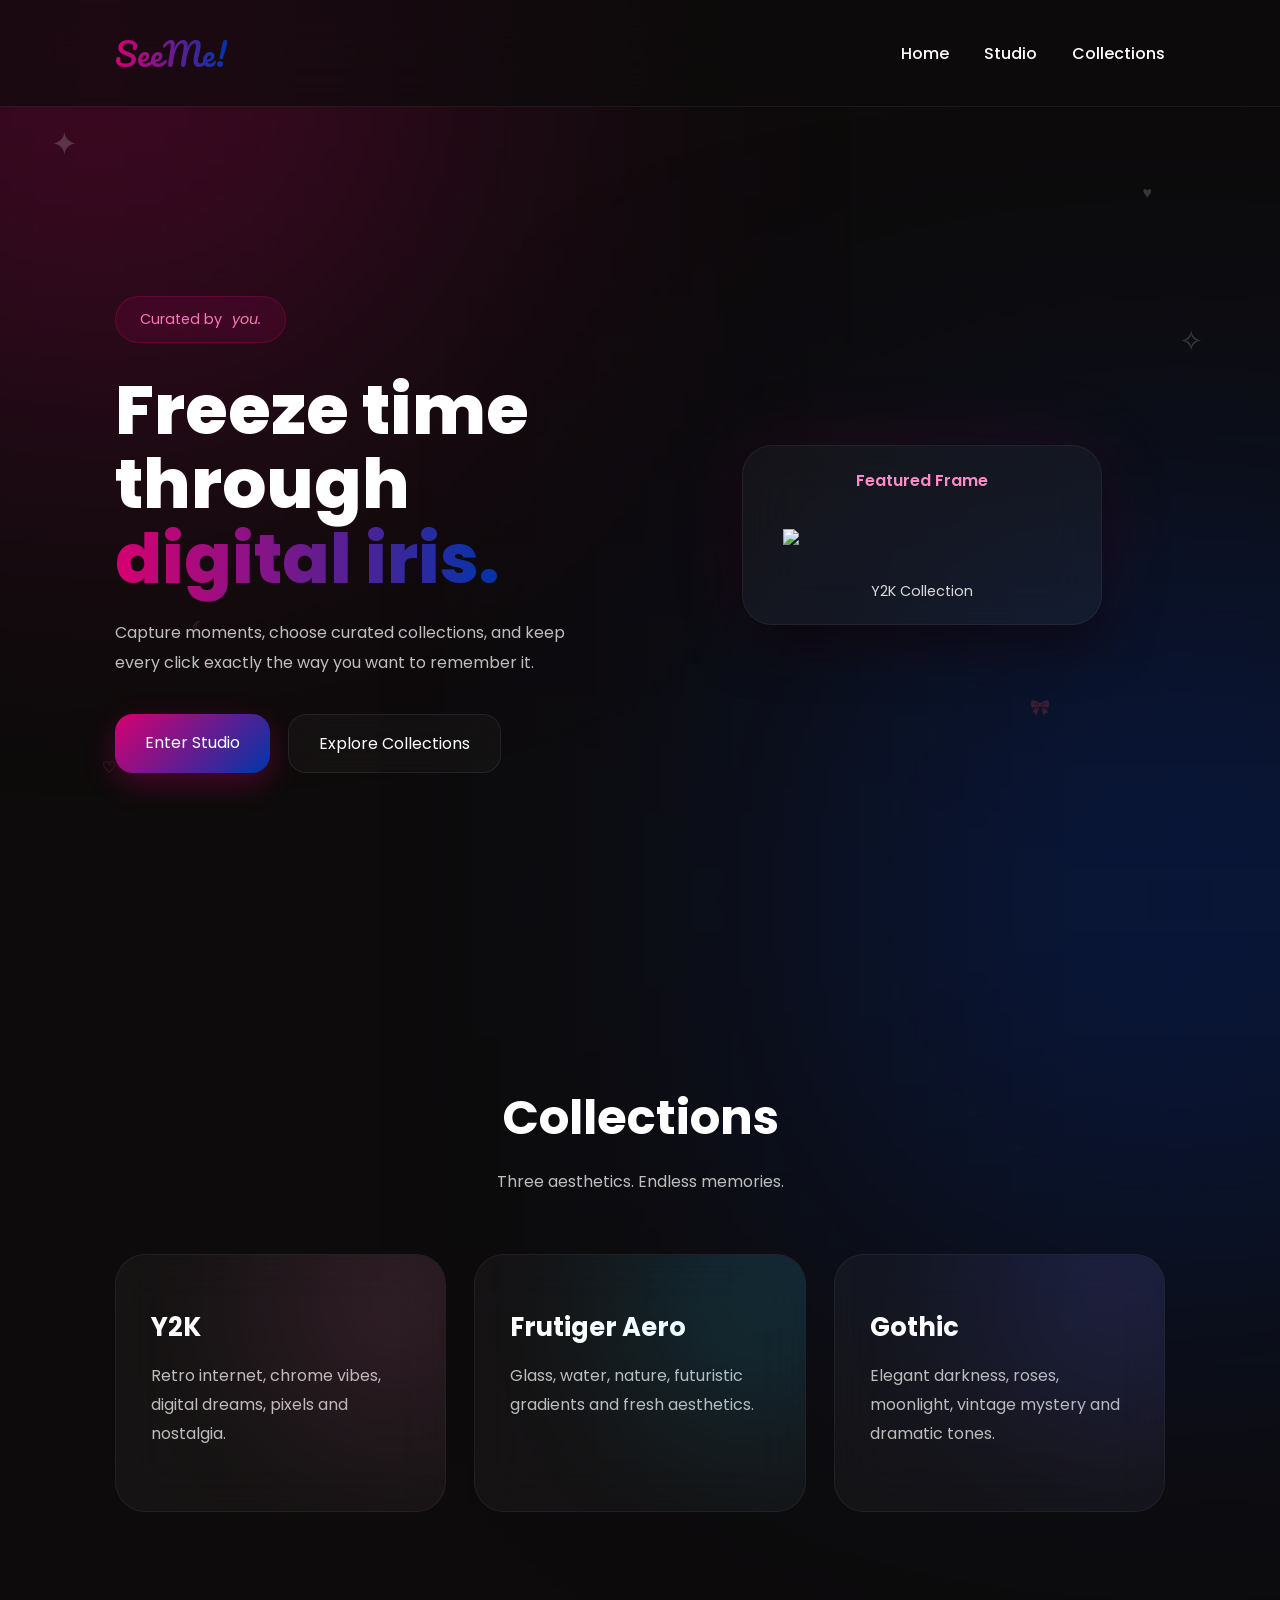
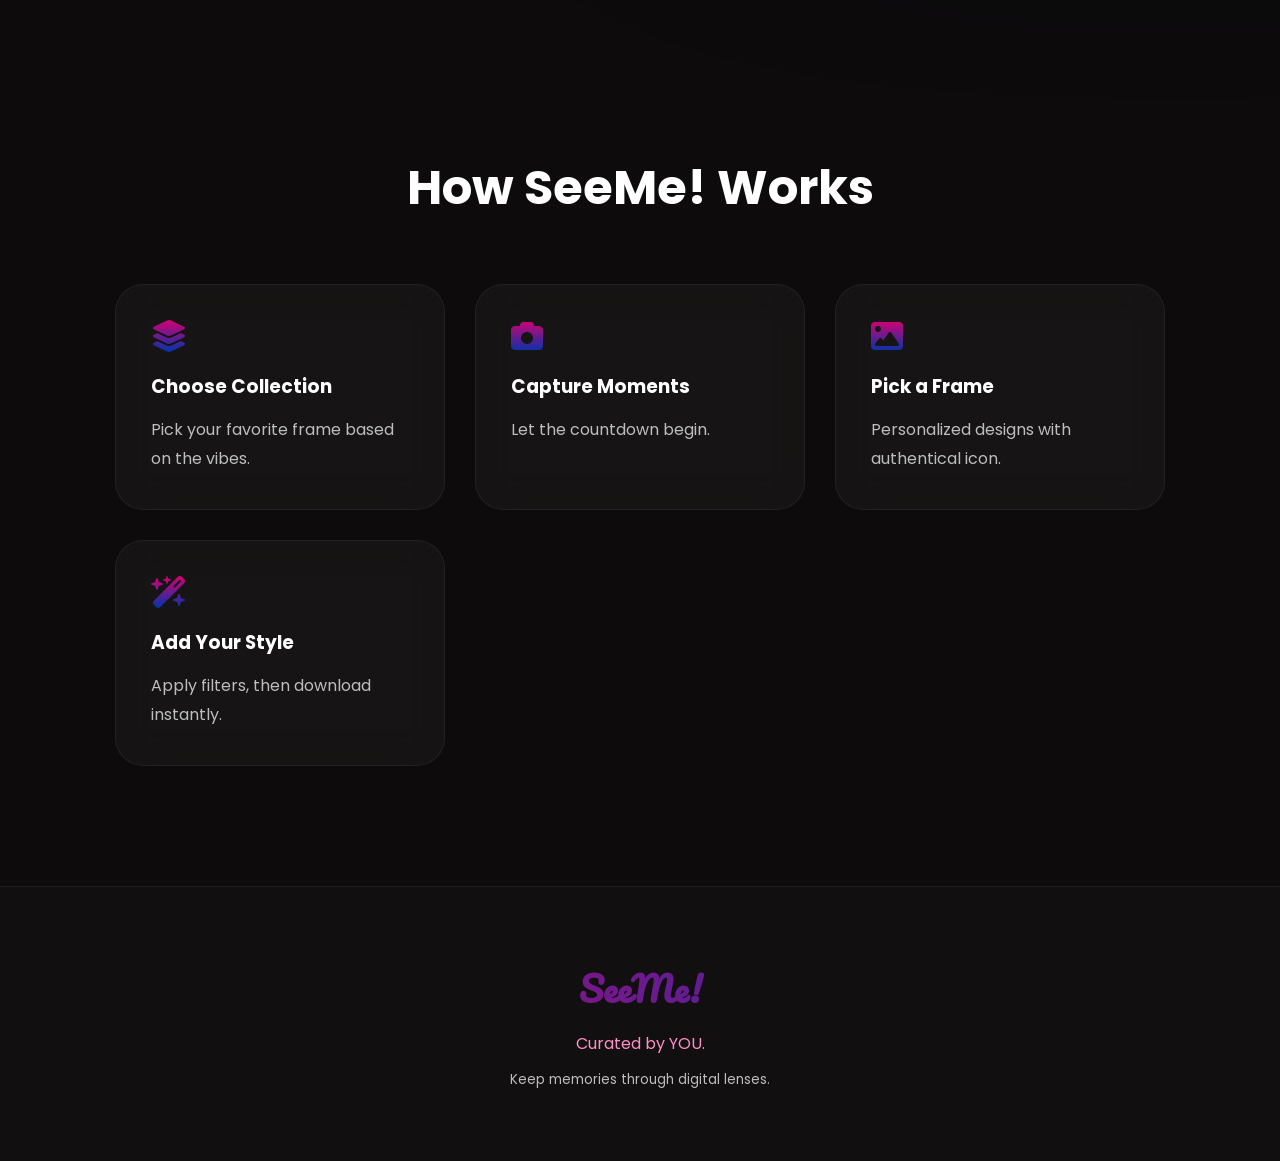
==== index.html @ 49352fa3 "Initial commit" ====
<!DOCTYPE html>
<html lang="en">

<head>

    <meta charset="UTF-8">
    <meta name="viewport" content="width=device-width, initial-scale=1.0">

    <title>SeeMe!</title>

    <link rel="stylesheet" href="style.css">

    <link href="https://fonts.googleapis.com/css2?family=Poppins:wght@300;400;500;600;700;800&family=Pacifico&display=swap"
        rel="stylesheet">

    <link rel="stylesheet"
        href="https://cdnjs.cloudflare.com/ajax/libs/font-awesome/6.7.2/css/all.min.css">

</head>

<body>

    <!-- Floating Decorations -->

    <div class="floating star1">✦</div>
    <div class="floating star2">✧</div>
    <div class="floating heart1">♡</div>
    <div class="floating heart2">♥</div>
    <div class="floating bow1">🎀</div>
    <div class="floating moon1">☾</div>

    <!-- =========================
         NAVBAR
    ========================== -->

    <nav>

        <div class="logo">

            SeeMe!

        </div>

        <ul>

            <li><a href="#">Home</a></li>

            <li><a href="photobooth.html">Studio</a></li>

            <li><a href="#collections">Collections</a></li>

            
        </ul>

    </nav>

    <!-- =========================
            HERO
    ========================== -->

    <section class="hero">

        <div class="hero-left">

            <span class="badge">

                Curated by<i>you.</i>

            </span>

            <h1>

                Freeze time
                through
                <span>digital iris.</span>

            </h1>

            <p>

                Capture moments,
                choose curated collections,
                and keep every click exactly
                the way you want to remember it.

            </p>

            <div class="hero-buttons">

                <a href="photobooth.html" class="btn-primary">

                    Enter Studio

                </a>

                <a href="#collections" class="btn-secondary">

                    Explore Collections

                </a>

            </div>

        </div>

        <div class="hero-right">

            <div class="preview-card">

                <div class="preview-header">

                    Featured Frame

                </div>

                <div class="frame-preview">

                <img
                src="assets/frames/y2k/y2k-01.png"
                class="hero-frame">

                </div>

                <div class="preview-footer">

                    Y2K Collection

                </div>

            </div>

        </div>

    </section>

    <!-- =========================
          COLLECTIONS
    ========================== -->

    <section
        class="themes"
        id="collections">

        <h2>

            Collections

        </h2>

        <p class="section-subtitle">

            Three aesthetics. Endless memories.

        </p>

        <div class="theme-grid">

            <div class="theme-card y2k">

               
                <h3>

                    Y2K

                </h3>

                <p>

                    Retro internet,
                    chrome vibes,
                    digital dreams,
                    pixels and nostalgia.

                </p>

                
            </div>

            <div class="theme-card frutiger">

              
                <h3>

                    Frutiger Aero

                </h3>

                <p>

                    Glass,
                    water,
                    nature,
                    futuristic gradients
                    and fresh aesthetics.

                </p>

                
            </div>

            <div class="theme-card gothic">

             

                <h3>

                    Gothic

                </h3>

                <p>

                    Elegant darkness,
                    roses,
                    moonlight,
                    vintage mystery
                    and dramatic tones.

                </p>

                
            </div>

        </div>

    </section>

    <!-- =========================
            HOW IT WORKS
    ========================== -->

    <section class="features">

        <h2>

            How SeeMe! Works

        </h2>

        <div class="feature-grid">

            <div class="feature">

                <i class="fa-solid fa-layer-group"></i>

                <h3>

                    Choose Collection

                </h3>

                <p>

                    Pick your favorite frame 
                    based on the vibes.

                </p>

            </div>

            <div class="feature">

                <i class="fa-solid fa-camera"></i>

                <h3>

                    Capture Moments

                </h3>

                <p>
                    Let the countdown begin.
            
                </p>

            </div>

            <div class="feature">

                <i class="fa-solid fa-image"></i>

                <h3>

                    Pick a Frame

                </h3>

                <p>

                    Personalized designs with authentical icon.

                </p>

            </div>

            <div class="feature">

                <i class="fa-solid fa-wand-magic-sparkles"></i>

                <h3>

                    Add Your Style

                </h3>

                <p>

                    Apply filters,
                    then download instantly.

                </p>

            </div>

        </div>

    </section>

   
    <!-- =========================
            FOOTER
    ========================== -->

    <footer>

        <h3>

            SeeMe!

        </h3>

        <p>

            Curated by YOU.

        </p>

        <small>

            Keep memories through digital lenses.

        </small>

    </footer>

    <script src="script.js"></script>

</body>

</html>
---- style.css ----
/* ===========================================
   SEE ME! V2
   PART 1
=========================================== */

@import url('https://fonts.googleapis.com/css2?family=Poppins:wght@300;400;500;600;700;800&family=Pacifico&display=swap');

*{
    margin:0;
    padding:0;
    box-sizing:border-box;
}

html{
    scroll-behavior:smooth;
}

:root{

    --bg:#0D0B0B;

    --card:#151521;

    --card2:#1F2037;

    --pink:#D70071;

    --pink2:#A13D9D;

    --blue:#0035AA;

    --white:#F8F8F8;

    --gray:#BEBEBE;

    --glass:rgba(255,255,255,.05);

    --border:rgba(255,255,255,.08);

}

body{

    font-family:'Poppins',sans-serif;

    background:var(--bg);

    color:white;

    overflow-x:hidden;

    position:relative;

}

/*=============================
BACKGROUND BLOBS
=============================*/

body::before{

    content:"";

    position:fixed;

    width:600px;
    height:600px;

    background:#d7007150;

    filter:blur(180px);

    top:-250px;
    left:-200px;

    z-index:-2;

    animation:blob1 18s infinite ease-in-out;

}

body::after{

    content:"";

    position:fixed;

    width:700px;
    height:700px;

    background:#0035aa55;

    filter:blur(180px);

    bottom:-350px;
    right:-250px;

    z-index:-2;

    animation:blob2 20s infinite ease-in-out;

}

@keyframes blob1{

    0%{

        transform:translate(0,0);

    }

    50%{

        transform:translate(80px,40px);

    }

    100%{

        transform:translate(0,0);

    }

}

@keyframes blob2{

    0%{

        transform:translate(0,0);

    }

    50%{

        transform:translate(-80px,-50px);

    }

    100%{

        transform:translate(0,0);

    }

}

/*=========================
SCROLLBAR
=========================*/

::-webkit-scrollbar{

    width:8px;

}

::-webkit-scrollbar-thumb{

    background:linear-gradient(
        var(--pink),
        var(--blue)
    );

    border-radius:100px;

}

::selection{

    background:var(--pink);

    color:white;

}

/*=========================
FLOATING ICONS
=========================*/

.floating{

    position:fixed;

    opacity:.18;

    z-index:-1;

    pointer-events:none;

    animation:float 9s infinite ease-in-out;

}

.star1{

    left:4%;
    top:120px;
    font-size:2rem;

}

.star2{

    right:6%;
    top:320px;
    font-size:1.8rem;

}

.heart1{

    left:8%;
    bottom:120px;

}

.heart2{

    right:10%;
    top:180px;

}

.bow1{

    right:18%;
    bottom:180px;

}

.moon1{

    left:15%;
    bottom:260px;

}

@keyframes float{

    0%{

        transform:translateY(0px);

    }

    50%{

        transform:translateY(-20px);

    }

    100%{

        transform:translateY(0);

    }

}

/*=========================
NAVBAR
=========================*/

nav{

    position:sticky;

    top:0;

    width:100%;

    display:flex;

    justify-content:space-between;

    align-items:center;

    padding:25px 9%;

    backdrop-filter:blur(25px);

    background:rgba(13,11,11,.65);

    border-bottom:1px solid rgba(255,255,255,.06);

    z-index:999;

}

.logo{

    font-family:'Pacifico',cursive;

    font-size:2rem;

    background:linear-gradient(
        90deg,
        var(--pink),
        var(--blue)
    );

    -webkit-background-clip:text;

    -webkit-text-fill-color:transparent;

}

nav ul{

    display:flex;

    list-style:none;

    gap:35px;

}

nav ul a{

    color:white;

    text-decoration:none;

    font-weight:500;

    transition:.35s;

}

nav ul a:hover{

    color:var(--pink);

}

/*=========================
HERO
=========================*/

.hero{

    width:100%;

    min-height:95vh;

    display:flex;

    align-items:center;

    justify-content:center;

    gap:80px;

    padding:80px 9%;

}

.hero-left{

    flex:1;

}

.badge{

    display:inline-flex;

    align-items:center;

    gap:10px;

    padding:12px 24px;

    border-radius:999px;

    background:rgba(215,0,113,.12);

    border:1px solid rgba(215,0,113,.25);

    color:#ff75bc;

    font-size:.9rem;

    margin-bottom:30px;

}

.hero-left h1{

    font-size:4.3rem;

    line-height:1.08;

    margin-bottom:22px;

    font-weight:800;

}

.hero-left h1 span{

    background:linear-gradient(
        90deg,
        var(--pink),
        var(--blue)
    );

    -webkit-background-clip:text;

    -webkit-text-fill-color:transparent;

}

.hero-left p{

    color:var(--gray);

    line-height:1.9;

    max-width:620px;

    margin-bottom:35px;

}

/*=========================
BUTTONS
=========================*/

.hero-buttons{

    display:flex;

    gap:18px;

    flex-wrap:wrap;

}

.btn-primary{

    padding:16px 30px;

    border-radius:18px;

    text-decoration:none;

    color:white;

    background:linear-gradient(
        135deg,
        var(--pink),
        var(--blue)
    );

    box-shadow:
    0 10px 30px rgba(215,0,113,.3);

    transition:.35s;

}

.btn-primary:hover{

    transform:translateY(-4px);

}

.btn-secondary{

    padding:16px 30px;

    border-radius:18px;

    text-decoration:none;

    color:white;

    border:1px solid rgba(255,255,255,.08);

    background:rgba(255,255,255,.03);

    backdrop-filter:blur(15px);

    transition:.35s;

}

.btn-secondary:hover{

    border-color:var(--pink);

    transform:translateY(-4px);

}

/*=========================
FEATURED FRAME
=========================*/

.hero-right{

    flex:1;

    display:flex;

    justify-content:center;

}

.preview-card{

    width:360px;

    background:rgba(255,255,255,.04);

    backdrop-filter:blur(25px);

    border-radius:30px;

    padding:22px;

    border:1px solid rgba(255,255,255,.06);

    box-shadow:
    0 15px 60px rgba(0,0,0,.45);

}

.preview-header{

    text-align:center;

    margin-bottom:18px;

    color:#ff8bc8;

    font-weight:600;

}

.frame-preview{

background:

url("assets/frames/y2k/y2k-01.png");

background-size:contain;

background-repeat:no-repeat;

background-position:center;

border-radius:20px;

overflow:hidden;

padding:18px;

display:flex;

flex-direction:column;

gap:14px;

}


.preview-footer{

    margin-top:18px;

    text-align:center;

    color:#d9d9d9;

    font-size:.9rem;

}

/*==========================================
COLLECTIONS
==========================================*/

.themes{

    padding:120px 9%;

}

.themes h2{

    font-size:3rem;

    text-align:center;

    margin-bottom:15px;

}

.section-subtitle{

    text-align:center;

    color:var(--gray);

    margin-bottom:60px;

}

.theme-grid{

    display:grid;

    grid-template-columns:
    repeat(auto-fit,minmax(280px,1fr));

    gap:28px;

}

.theme-card{

    position:relative;

    overflow:hidden;

    background:rgba(255,255,255,.04);

    border:1px solid rgba(255,255,255,.06);

    backdrop-filter:blur(25px);

    border-radius:30px;

    padding:35px;

    transition:.45s;

}

.theme-card::before{

    content:"";

    position:absolute;

    width:250px;

    height:250px;

    border-radius:50%;

    filter:blur(90px);

    opacity:.15;

    right:-80px;

    top:-80px;

}

.y2k::before{

    background:#ff69b4;

}

.frutiger::before{

    background:#00d4ff;

}

.gothic::before{

    background:#6b5cff;

}

.theme-card:hover{

    transform:translateY(-12px);

    border-color:rgba(255,255,255,.18);

    box-shadow:
    0 15px 45px rgba(0,0,0,.45);

}

.theme-card span{

    font-size:3rem;

}

.theme-card h3{

    margin-top:18px;

    margin-bottom:15px;

    font-size:1.6rem;

}

.theme-card p{

    color:var(--gray);

    line-height:1.8;

    margin-bottom:28px;

}

.theme-card button{

    border:none;

    padding:14px 22px;

    border-radius:16px;

    cursor:pointer;

    color:white;

    background:linear-gradient(
    135deg,
    var(--pink),
    var(--blue)
    );

    transition:.35s;

}

.theme-card button:hover{

    transform:scale(1.05);

}

/*==========================================
FEATURES
==========================================*/

.features{

    padding:120px 9%;

}

.features h2{

    text-align:center;

    font-size:3rem;

    margin-bottom:60px;

}

.feature-grid{

    display:grid;

    grid-template-columns:
    repeat(auto-fit,minmax(250px,1fr));

    gap:30px;

}

.feature{

    background:rgba(255,255,255,.04);

    backdrop-filter:blur(20px);

    border-radius:28px;

    padding:35px;

    border:1px solid rgba(255,255,255,.06);

    transition:.4s;

}

.feature:hover{

    transform:translateY(-10px);

}

.feature i{

    font-size:2rem;

    background:linear-gradient(
    var(--pink),
    var(--blue)
    );

    -webkit-background-clip:text;

    -webkit-text-fill-color:transparent;

    margin-bottom:20px;

}

.feature h3{

    margin-bottom:15px;

}

.feature p{

    color:var(--gray);

    line-height:1.8;

}

/*==========================================
COMING SOON
==========================================*/

.coming-soon{

    padding:120px 9%;

}

.coming-soon h2{

    text-align:center;

    font-size:3rem;

    margin-bottom:60px;

}

.coming-grid{

    display:grid;

    grid-template-columns:
    repeat(auto-fit,minmax(220px,1fr));

    gap:25px;

}

.coming-card{

    background:rgba(255,255,255,.04);

    border-radius:25px;

    border:1px solid rgba(255,255,255,.06);

    backdrop-filter:blur(20px);

    text-align:center;

    padding:40px 20px;

    transition:.4s;

}

.coming-card:hover{

    transform:translateY(-8px);

}

.coming-card{

    font-size:3rem;

}

.coming-card h3{

    margin-top:20px;

    font-size:1.3rem;

}

/*==========================================
FOOTER
==========================================*/

footer{

    padding:70px 20px;

    text-align:center;

    border-top:1px solid rgba(255,255,255,.06);

    background:rgba(255,255,255,.02);

}

footer h3{

    font-family:'Pacifico',cursive;

    font-size:2.2rem;

    background:linear-gradient(
    90deg,
    var(--pink),
    var(--blue)
    );

    -webkit-background-clip:text;

    -webkit-text-fill-color:transparent;

    margin-bottom:12px;

}

footer p{

    color:#ff8fc7;

    margin-bottom:10px;

}

footer small{

    color:var(--gray);

}

/*==========================================
HOVER GLOW
==========================================*/

.theme-card,
.feature,
.preview-card,
.coming-card{

    transition:
    transform .4s,
    box-shadow .4s;

}

.theme-card:hover,
.feature:hover,
.preview-card:hover,
.coming-card:hover{

    box-shadow:

    0 0 20px rgba(215,0,113,.18),

    0 0 50px rgba(0,53,170,.15);

}

/*==========================================
RESPONSIVE
==========================================*/

@media(max-width:1200px){

.hero{

flex-direction:column;

text-align:center;

gap:60px;

}

.hero-left p{

margin:auto;

}

.hero-buttons{

justify-content:center;

}

.hero-right{

width:100%;

}

.preview-card{

width:380px;

max-width:100%;

}

}

@media(max-width:900px){

nav{

padding:20px 7%;

}

nav ul{

gap:18px;

}

.hero{

padding:60px 7%;

}

.hero-left h1{

font-size:3.4rem;

}

.themes,
.features,
.coming-soon{

padding:90px 7%;

}

}

@media(max-width:768px){

nav{

flex-direction:column;

gap:20px;

}

nav ul{

flex-wrap:wrap;

justify-content:center;

}

.hero-left h1{

font-size:2.7rem;

}

.preview-card{

width:100%;

}

.theme-grid,
.feature-grid,
.coming-grid{

grid-template-columns:1fr;

}

}

@media(max-width:500px){

.hero{

padding-top:50px;

}

.hero-left h1{

font-size:2.2rem;

}

.btn-primary,
.btn-secondary{

width:100%;

text-align:center;

}

.preview-photo{

height:110px;

}

}

/*==========================================
SMOOTH FADE
==========================================*/

.hero,
.themes,
.features,
.coming-soon{

animation:fadeUp .9s ease;

}

@keyframes fadeUp{

from{

opacity:0;

transform:translateY(40px);

}

to{

opacity:1;

transform:translateY(0);

}

}

/*==========================================
FLOATING CARD
==========================================*/

.preview-card{

animation:floatCard 6s ease-in-out infinite;

}

@keyframes floatCard{

0%{

transform:translateY(0px);

}

50%{

transform:translateY(-12px);

}

100%{

transform:translateY(0px);

}

}

/*==========================================
BUTTON GLOW
==========================================*/

.btn-primary{

position:relative;

overflow:hidden;

}

.btn-primary::before{

content:"";

position:absolute;

left:-120%;

top:0;

width:120%;

height:100%;

background:

linear-gradient(

90deg,

transparent,

rgba(255,255,255,.35),

transparent

);

transition:.8s;

}

.btn-primary:hover::before{

left:120%;

}

/*==========================================
PREVIEW IMAGE
==========================================*/

.frame-preview{

background:

url("assets/frames/y2k/Y2K.png");

background-size:cover;

background-position:center;

border-radius:20px;

overflow:hidden;

padding:18px;

display:flex;

flex-direction:column;

gap:14px;

}

.preview-photo{

background:#1a1a1a;

border-radius:12px;

backdrop-filter:blur(5px);

}

/*==========================================
TV GIRL GRAIN
==========================================*/

body::after{

pointer-events:none;

}

body::before{

pointer-events:none;

}

.grain{

position:fixed;

left:0;

top:0;

width:100%;

height:100%;

opacity:.03;

pointer-events:none;

mix-blend-mode:soft-light;

background-image:

url("https://www.transparenttextures.com/patterns/asfalt-dark.png");

z-index:9999;

}

/*==========================================
PRETTY SHADOW
==========================================*/

.preview-card{

box-shadow:

0 20px 50px rgba(0,0,0,.5),

0 0 80px rgba(215,0,113,.12);

}

.theme-card:hover{

transform:

translateY(-10px)

scale(1.02);

}

.feature:hover{

transform:

translateY(-10px)

scale(1.02);

}

.coming-card:hover{

transform:

translateY(-10px)

scale(1.02);

}

/*==========================================
LOGO HOVER
==========================================*/

.logo{

transition:.4s;

cursor:pointer;

}

.logo:hover{

transform:scale(1.05);

filter:

drop-shadow(0 0 15px rgba(215,0,113,.4));

}

/*==========================================
END
==========================================*/
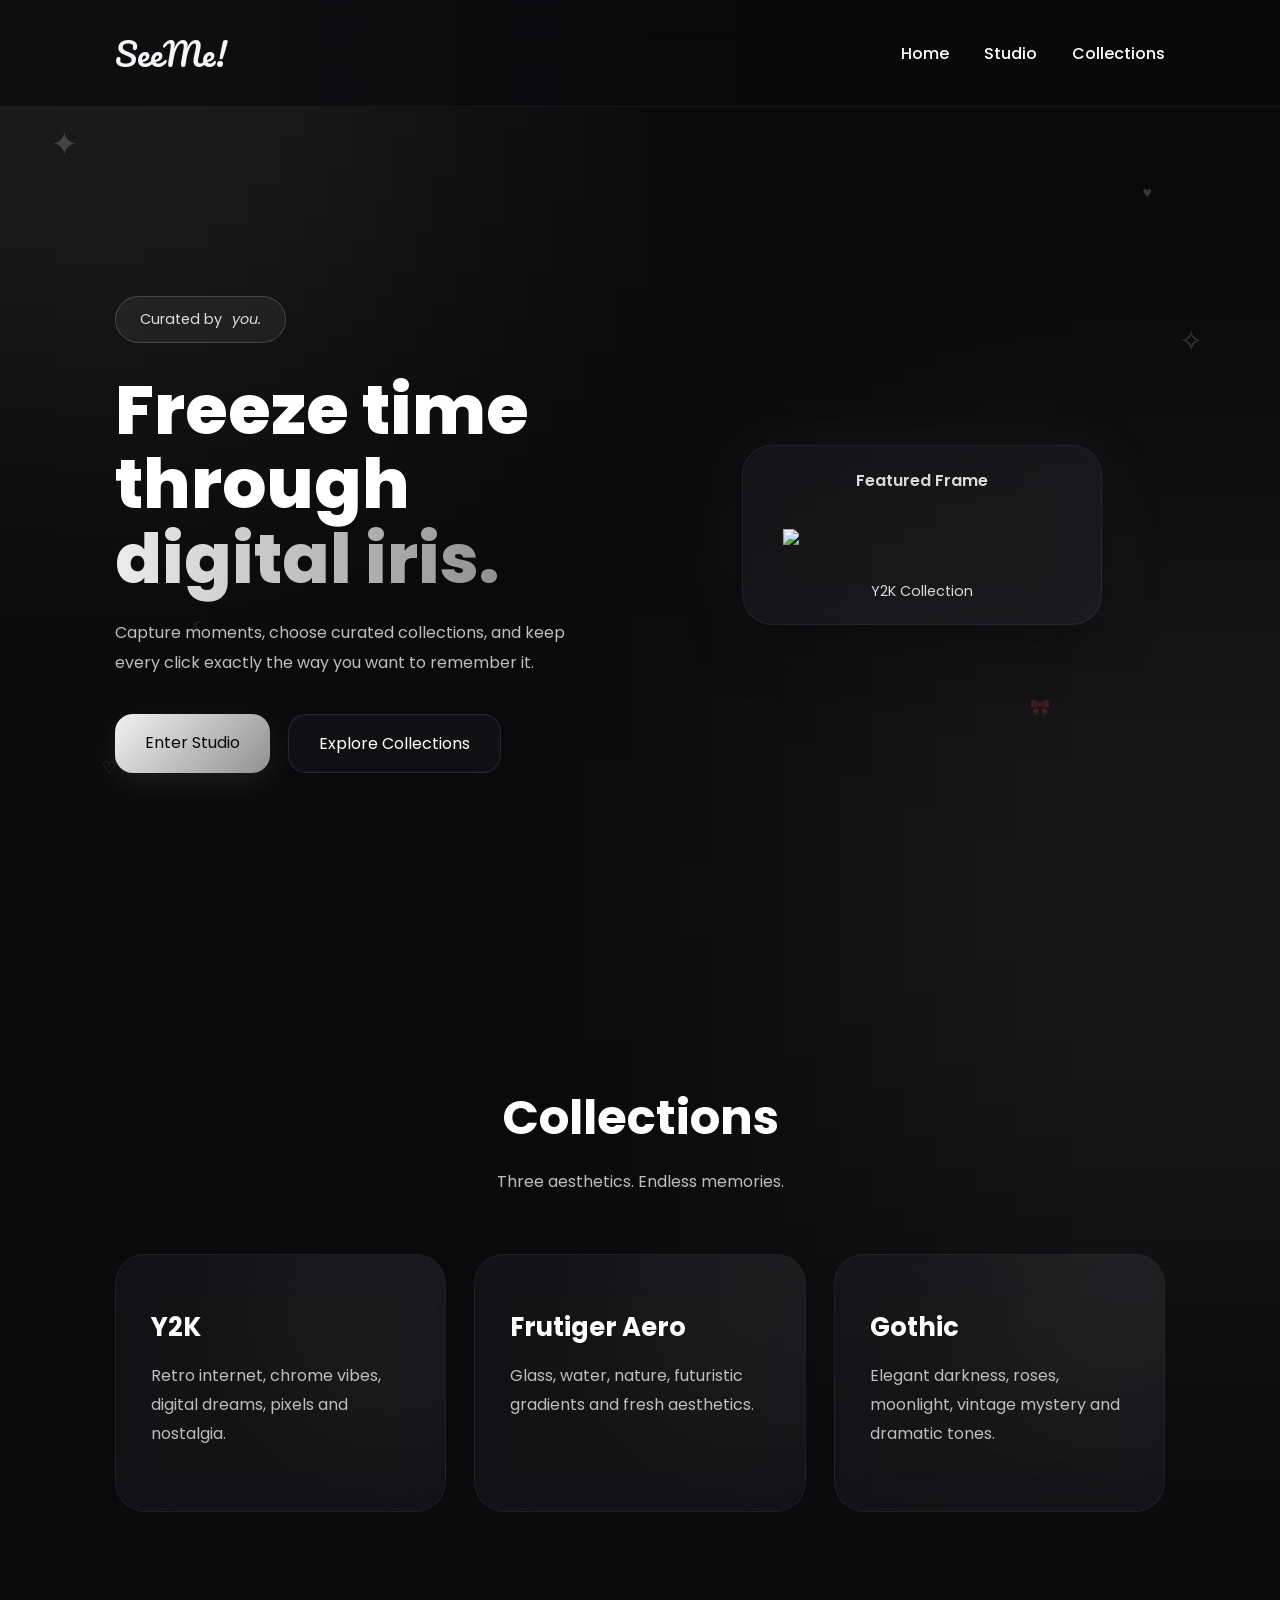
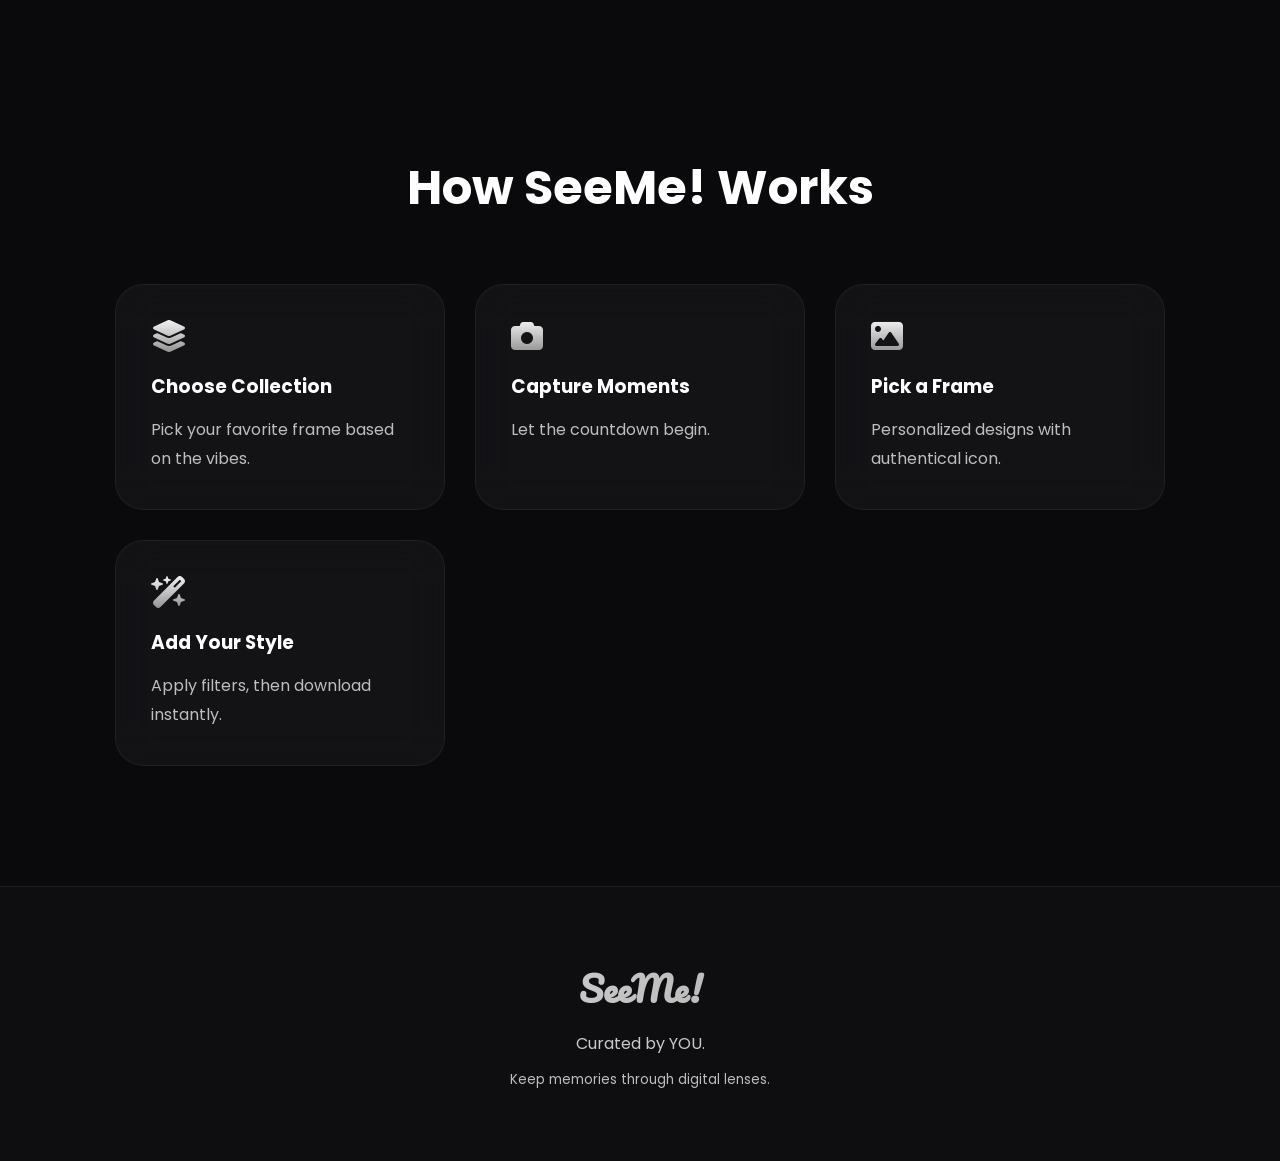
==== commit 0962be40: "ubah warna" ====
--- a/index.html
+++ b/index.html
@@ -8,7 +8,8 @@
 
     <title>SeeMe!</title>
 
-    <link rel="stylesheet" href="style.css">
+    <link rel="stylesheet" href="style_fixed.css">
+
 
     <link href="https://fonts.googleapis.com/css2?family=Poppins:wght@300;400;500;600;700;800&family=Pacifico&display=swap"
         rel="stylesheet">
--- a/style_fixed.css
+++ b/style_fixed.css
@@ -0,0 +1,548 @@
+/* ===========================================
+   SEE ME! V2 (gothic monochrome)
+=========================================== */
+
+@import url('https://fonts.googleapis.com/css2?family=Poppins:wght@300;400;500;600;700;800&family=Pacifico&display=swap');
+
+*{
+    margin:0;
+    padding:0;
+    box-sizing:border-box;
+}
+
+html{
+    scroll-behavior:smooth;
+}
+
+:root{
+
+    /* Gothic monochrome palette */
+    --bg:#0A0A0D;
+    --card:#121218;
+    --card2:#191A21;
+
+    --accent:#F5F5F7;
+    --accent-dim:rgba(255,255,255,.75);
+
+    --white:#F8F8F8;
+    --gray:#BEBEBE;
+
+    --glass:rgba(255,255,255,.05);
+    --border:rgba(255,255,255,.10);
+
+    --shadow:rgba(0,0,0,.6);
+    --line:rgba(255,255,255,.12);
+    --glow:rgba(255,255,255,.18);
+
+    /* backward compat */
+    --pink:var(--accent);
+    --pink2:var(--accent);
+    --blue:var(--accent);
+    --purple:var(--accent);
+}
+
+body{
+    font-family:'Poppins',sans-serif;
+    background:var(--bg);
+    color:white;
+    overflow-x:hidden;
+    position:relative;
+}
+
+/*=============================
+BACKGROUND BLOBS
+=============================*/
+body::before{
+    content:"";
+    position:fixed;
+    width:600px;
+    height:600px;
+    background:rgba(255,255,255,.10);
+    filter:blur(180px);
+    top:-250px;
+    left:-200px;
+    z-index:-2;
+    animation:blob1 18s infinite ease-in-out;
+}
+
+body::after{
+    content:"";
+    position:fixed;
+    width:700px;
+    height:700px;
+    background:rgba(255,255,255,.07);
+    filter:blur(180px);
+    bottom:-350px;
+    right:-250px;
+    z-index:-2;
+    animation:blob2 20s infinite ease-in-out;
+}
+
+@keyframes blob1{
+    0%{ transform:translate(0,0); }
+    50%{ transform:translate(80px,40px); }
+    100%{ transform:translate(0,0); }
+}
+
+@keyframes blob2{
+    0%{ transform:translate(0,0); }
+    50%{ transform:translate(-80px,-50px); }
+    100%{ transform:translate(0,0); }
+}
+
+/*=========================
+SCROLLBAR
+=========================*/
+::-webkit-scrollbar{ width:8px; }
+::-webkit-scrollbar-thumb{
+    background:linear-gradient(
+        90deg,
+        rgba(255,255,255,.65),
+        rgba(255,255,255,.25)
+    );
+    border-radius:100px;
+}
+
+::selection{
+    background:rgba(255,255,255,.18);
+    color:#0A0A0D;
+}
+
+/*=========================
+FLOATING ICONS
+=========================*/
+.floating{
+    position:fixed;
+    opacity:.18;
+    z-index:-1;
+    pointer-events:none;
+    animation:float 9s infinite ease-in-out;
+}
+
+.star1{ left:4%; top:120px; font-size:2rem; }
+.star2{ right:6%; top:320px; font-size:1.8rem; }
+.heart1{ left:8%; bottom:120px; }
+.heart2{ right:10%; top:180px; }
+.bow1{ right:18%; bottom:180px; }
+.moon1{ left:15%; bottom:260px; }
+
+@keyframes float{
+    0%{ transform:translateY(0px); }
+    50%{ transform:translateY(-20px); }
+    100%{ transform:translateY(0); }
+}
+
+/*=========================
+NAVBAR
+=========================*/
+nav{
+    position:sticky;
+    top:0;
+    width:100%;
+    display:flex;
+    justify-content:space-between;
+    align-items:center;
+    padding:25px 9%;
+    backdrop-filter:blur(25px);
+    background:rgba(10,10,13,.72);
+    border-bottom:1px solid rgba(255,255,255,.06);
+    z-index:999;
+}
+
+.logo{
+    font-family:'Pacifico',cursive;
+    font-size:2rem;
+    color:var(--accent);
+    -webkit-text-fill-color:currentColor;
+}
+
+nav ul{ display:flex; list-style:none; gap:35px; }
+nav ul a{
+    color:white;
+    text-decoration:none;
+    font-weight:500;
+    transition:.35s;
+}
+nav ul a:hover{ color:rgba(255,255,255,.75); }
+
+/*=========================
+HERO
+=========================*/
+.hero{
+    width:100%;
+    min-height:95vh;
+    display:flex;
+    align-items:center;
+    justify-content:center;
+    gap:80px;
+    padding:80px 9%;
+}
+
+.hero-left{ flex:1; }
+
+.badge{
+    display:inline-flex;
+    align-items:center;
+    gap:10px;
+    padding:12px 24px;
+    border-radius:999px;
+    background:rgba(255,255,255,.06);
+    border:1px solid rgba(255,255,255,.16);
+    color:rgba(255,255,255,.85);
+    font-size:.9rem;
+    margin-bottom:30px;
+}
+
+.hero-left h1{
+    font-size:4.3rem;
+    line-height:1.08;
+    margin-bottom:22px;
+    font-weight:800;
+}
+
+.hero-left h1 span{
+    background:linear-gradient(90deg, rgba(255,255,255,.92), rgba(255,255,255,.55));
+    -webkit-background-clip:text;
+    -webkit-text-fill-color:transparent;
+}
+
+.hero-left p{
+    color:var(--gray);
+    line-height:1.9;
+    max-width:620px;
+    margin-bottom:35px;
+}
+
+/*=========================
+BUTTONS
+=========================*/
+.hero-buttons{ display:flex; gap:18px; flex-wrap:wrap; }
+
+.btn-primary{
+    padding:16px 30px;
+    border-radius:18px;
+    text-decoration:none;
+    color:#0A0A0D;
+    background:linear-gradient(135deg, rgba(255,255,255,.95), rgba(255,255,255,.55));
+    box-shadow:0 10px 30px rgba(255,255,255,.08);
+    transition:.35s;
+}
+.btn-primary:hover{ transform:translateY(-4px); }
+
+.btn-secondary{
+    padding:16px 30px;
+    border-radius:18px;
+    text-decoration:none;
+    color:white;
+    border:1px solid rgba(255,255,255,.10);
+    background:rgba(255,255,255,.03);
+    backdrop-filter:blur(15px);
+    transition:.35s;
+}
+.btn-secondary:hover{
+    border-color:rgba(255,255,255,.22);
+    transform:translateY(-4px);
+}
+
+/*=========================
+FEATURED FRAME
+=========================*/
+.hero-right{ flex:1; display:flex; justify-content:center; }
+
+.preview-card{
+    width:360px;
+    background:rgba(255,255,255,.04);
+    backdrop-filter:blur(25px);
+    border-radius:30px;
+    padding:22px;
+    border:1px solid rgba(255,255,255,.06);
+    box-shadow:0 15px 60px rgba(0,0,0,.45);
+}
+
+.preview-header{ text-align:center; margin-bottom:18px; color:rgba(255,255,255,.85); font-weight:600; }
+
+.frame-preview{
+    background:
+    url("assets/frames/y2k/y2k-01.png");
+    background-size:contain;
+    background-repeat:no-repeat;
+    background-position:center;
+    border-radius:20px;
+    overflow:hidden;
+    padding:18px;
+    display:flex;
+    flex-direction:column;
+    gap:14px;
+}
+
+.preview-footer{ margin-top:18px; text-align:center; color:#d9d9d9; font-size:.9rem; }
+
+/*==========================================
+COLLECTIONS
+==========================================*/
+.themes{ padding:120px 9%; }
+.themes h2{ font-size:3rem; text-align:center; margin-bottom:15px; }
+.section-subtitle{ text-align:center; color:var(--gray); margin-bottom:60px; }
+
+.theme-grid{
+    display:grid;
+    grid-template-columns:repeat(auto-fit,minmax(280px,1fr));
+    gap:28px;
+}
+
+.theme-card{
+    position:relative;
+    overflow:hidden;
+    background:rgba(255,255,255,.04);
+    border:1px solid rgba(255,255,255,.06);
+    backdrop-filter:blur(25px);
+    border-radius:30px;
+    padding:35px;
+    transition:.45s;
+}
+
+.theme-card::before{
+    content:"";
+    position:absolute;
+    width:250px;
+    height:250px;
+    border-radius:50%;
+    filter:blur(90px);
+    opacity:.15;
+    right:-80px;
+    top:-80px;
+    background:rgba(255,255,255,.35);
+}
+
+.theme-card:hover{
+    transform:translateY(-12px);
+    border-color:rgba(255,255,255,.18);
+    box-shadow:0 15px 45px rgba(0,0,0,.45);
+}
+
+.theme-card span{ font-size:3rem; }
+.theme-card h3{ margin-top:18px; margin-bottom:15px; font-size:1.6rem; }
+.theme-card p{ color:var(--gray); line-height:1.8; margin-bottom:28px; }
+
+.theme-card button{
+    border:none;
+    padding:14px 22px;
+    border-radius:16px;
+    cursor:pointer;
+    color:#0A0A0D;
+    background:linear-gradient(135deg, rgba(255,255,255,.92), rgba(255,255,255,.55));
+    transition:.35s;
+}
+.theme-card button:hover{ transform:scale(1.05); }
+
+/* keep existing class hooks but monochrome */
+.y2k::before,
+.frutiger::before,
+.gothic::before{ background:rgba(255,255,255,.38); }
+
+/*==========================================
+FEATURES
+==========================================*/
+.features{ padding:120px 9%; }
+.features h2{ text-align:center; font-size:3rem; margin-bottom:60px; }
+.feature-grid{ display:grid; grid-template-columns:repeat(auto-fit,minmax(250px,1fr)); gap:30px; }
+
+.feature{
+    background:rgba(255,255,255,.04);
+    backdrop-filter:blur(20px);
+    border-radius:28px;
+    padding:35px;
+    border:1px solid rgba(255,255,255,.06);
+    transition:.4s;
+}
+.feature:hover{ transform:translateY(-10px); }
+
+.feature i{
+    font-size:2rem;
+    background:linear-gradient(180deg, rgba(255,255,255,.95), rgba(255,255,255,.55));
+    -webkit-background-clip:text;
+    -webkit-text-fill-color:transparent;
+    margin-bottom:20px;
+}
+
+.feature h3{ margin-bottom:15px; }
+.feature p{ color:var(--gray); line-height:1.8; }
+
+/*==========================================
+COMING SOON
+==========================================*/
+.coming-soon{ padding:120px 9%; }
+.coming-soon h2{ text-align:center; font-size:3rem; margin-bottom:60px; }
+.coming-grid{ display:grid; grid-template-columns:repeat(auto-fit,minmax(220px,1fr)); gap:25px; }
+
+.coming-card{
+    background:rgba(255,255,255,.04);
+    border-radius:25px;
+    border:1px solid rgba(255,255,255,.06);
+    backdrop-filter:blur(20px);
+    text-align:center;
+    padding:40px 20px;
+    transition:.4s;
+}
+.coming-card:hover{ transform:translateY(-8px); }
+.coming-card{ font-size:3rem; }
+.coming-card h3{ margin-top:20px; font-size:1.3rem; }
+
+/*==========================================
+FOOTER
+==========================================*/
+footer{
+    padding:70px 20px;
+    text-align:center;
+    border-top:1px solid rgba(255,255,255,.06);
+    background:rgba(255,255,255,.02);
+}
+
+footer h3{
+    font-family:'Pacifico',cursive;
+    font-size:2.2rem;
+    background:linear-gradient(90deg, rgba(255,255,255,.95), rgba(255,255,255,.55));
+    -webkit-background-clip:text;
+    -webkit-text-fill-color:transparent;
+    margin-bottom:12px;
+}
+
+footer p{ color:rgba(255,255,255,.78); margin-bottom:10px; }
+footer small{ color:var(--gray); }
+
+/*==========================================
+HOVER GLOW
+==========================================*/
+.theme-card,
+.feature,
+.preview-card,
+.coming-card{
+    transition: transform .4s, box-shadow .4s;
+}
+
+.theme-card:hover,
+.feature:hover,
+.preview-card:hover,
+.coming-card:hover{
+    box-shadow:
+        0 0 20px rgba(255,255,255,.14),
+        0 0 50px rgba(255,255,255,.08);
+}
+
+/*==========================================
+RESPONSIVE
+==========================================*/
+@media(max-width:1200px){
+    .hero{ flex-direction:column; text-align:center; gap:60px; }
+    .hero-left p{ margin:auto; }
+    .hero-buttons{ justify-content:center; }
+    .hero-right{ width:100%; }
+    .preview-card{ width:380px; max-width:100%; }
+}
+
+@media(max-width:900px){
+    nav{ padding:20px 7%; }
+    nav ul{ gap:18px; }
+    .hero{ padding:60px 7%; }
+    .hero-left h1{ font-size:3.4rem; }
+    .themes,.features,.coming-soon{ padding:90px 7%; }
+}
+
+@media(max-width:768px){
+    nav{ flex-direction:column; gap:20px; }
+    nav ul{ flex-wrap:wrap; justify-content:center; }
+    .hero-left h1{ font-size:2.7rem; }
+    .preview-card{ width:100%; }
+    .theme-grid,.feature-grid,.coming-grid{ grid-template-columns:1fr; }
+}
+
+@media(max-width:500px){
+    .hero{ padding-top:50px; }
+    .hero-left h1{ font-size:2.2rem; }
+    .btn-primary,.btn-secondary{ width:100%; text-align:center; }
+    .preview-photo{ height:110px; }
+}
+
+/*==========================================
+SMOOTH FADE
+==========================================*/
+.hero,.themes,.features,.coming-soon{ animation:fadeUp .9s ease; }
+@keyframes fadeUp{ from{ opacity:0; transform:translateY(40px);} to{ opacity:1; transform:translateY(0);} }
+
+/*==========================================
+FLOATING CARD
+==========================================*/
+.preview-card{ animation:floatCard 6s ease-in-out infinite; }
+@keyframes floatCard{ 0%{transform:translateY(0px);} 50%{transform:translateY(-12px);} 100%{transform:translateY(0px);} }
+
+/*==========================================
+BUTTON GLOW
+==========================================*/
+.btn-primary{ position:relative; overflow:hidden; }
+.btn-primary::before{
+    content:"";
+    position:absolute;
+    left:-120%;
+    top:0;
+    width:120%;
+    height:100%;
+    background:linear-gradient(90deg, transparent, rgba(255,255,255,.55), transparent);
+    transition:.8s;
+}
+.btn-primary:hover::before{ left:120%; }
+
+/*==========================================
+PREVIEW IMAGE
+==========================================*/
+.frame-preview{
+    background:url("assets/frames/y2k/y2k-01.png");
+    background-size:contain;
+    background-position:center;
+    border-radius:20px;
+    overflow:hidden;
+    padding:18px;
+    display:flex;
+    flex-direction:column;
+    gap:14px;
+}
+
+.preview-photo{
+    background:#1a1a1a;
+    border-radius:12px;
+    backdrop-filter:blur(5px);
+}
+
+/*==========================================
+TV GIRL GRAIN
+==========================================*/
+body::after{ pointer-events:none; }
+body::before{ pointer-events:none; }
+
+.grain{
+    position:fixed;
+    left:0;
+    top:0;
+    width:100%;
+    height:100%;
+    opacity:.03;
+    pointer-events:none;
+    mix-blend-mode:soft-light;
+    background-image:url("https://www.transparenttextures.com/patterns/asfalt-dark.png");
+    z-index:9999;
+}
+
+/*==========================================
+PRETTY SHADOW
+==========================================*/
+.preview-card{ box-shadow:0 20px 50px rgba(0,0,0,.5), 0 0 80px rgba(255,255,255,.06); }
+
+/*==========================================
+LOGO HOVER
+==========================================*/
+.logo{ transition:.4s; cursor:pointer; }
+.logo:hover{ transform:scale(1.05); filter:drop-shadow(0 0 15px rgba(255,255,255,.25)); }
+
+/*==========================================
+END
+==========================================*/
+
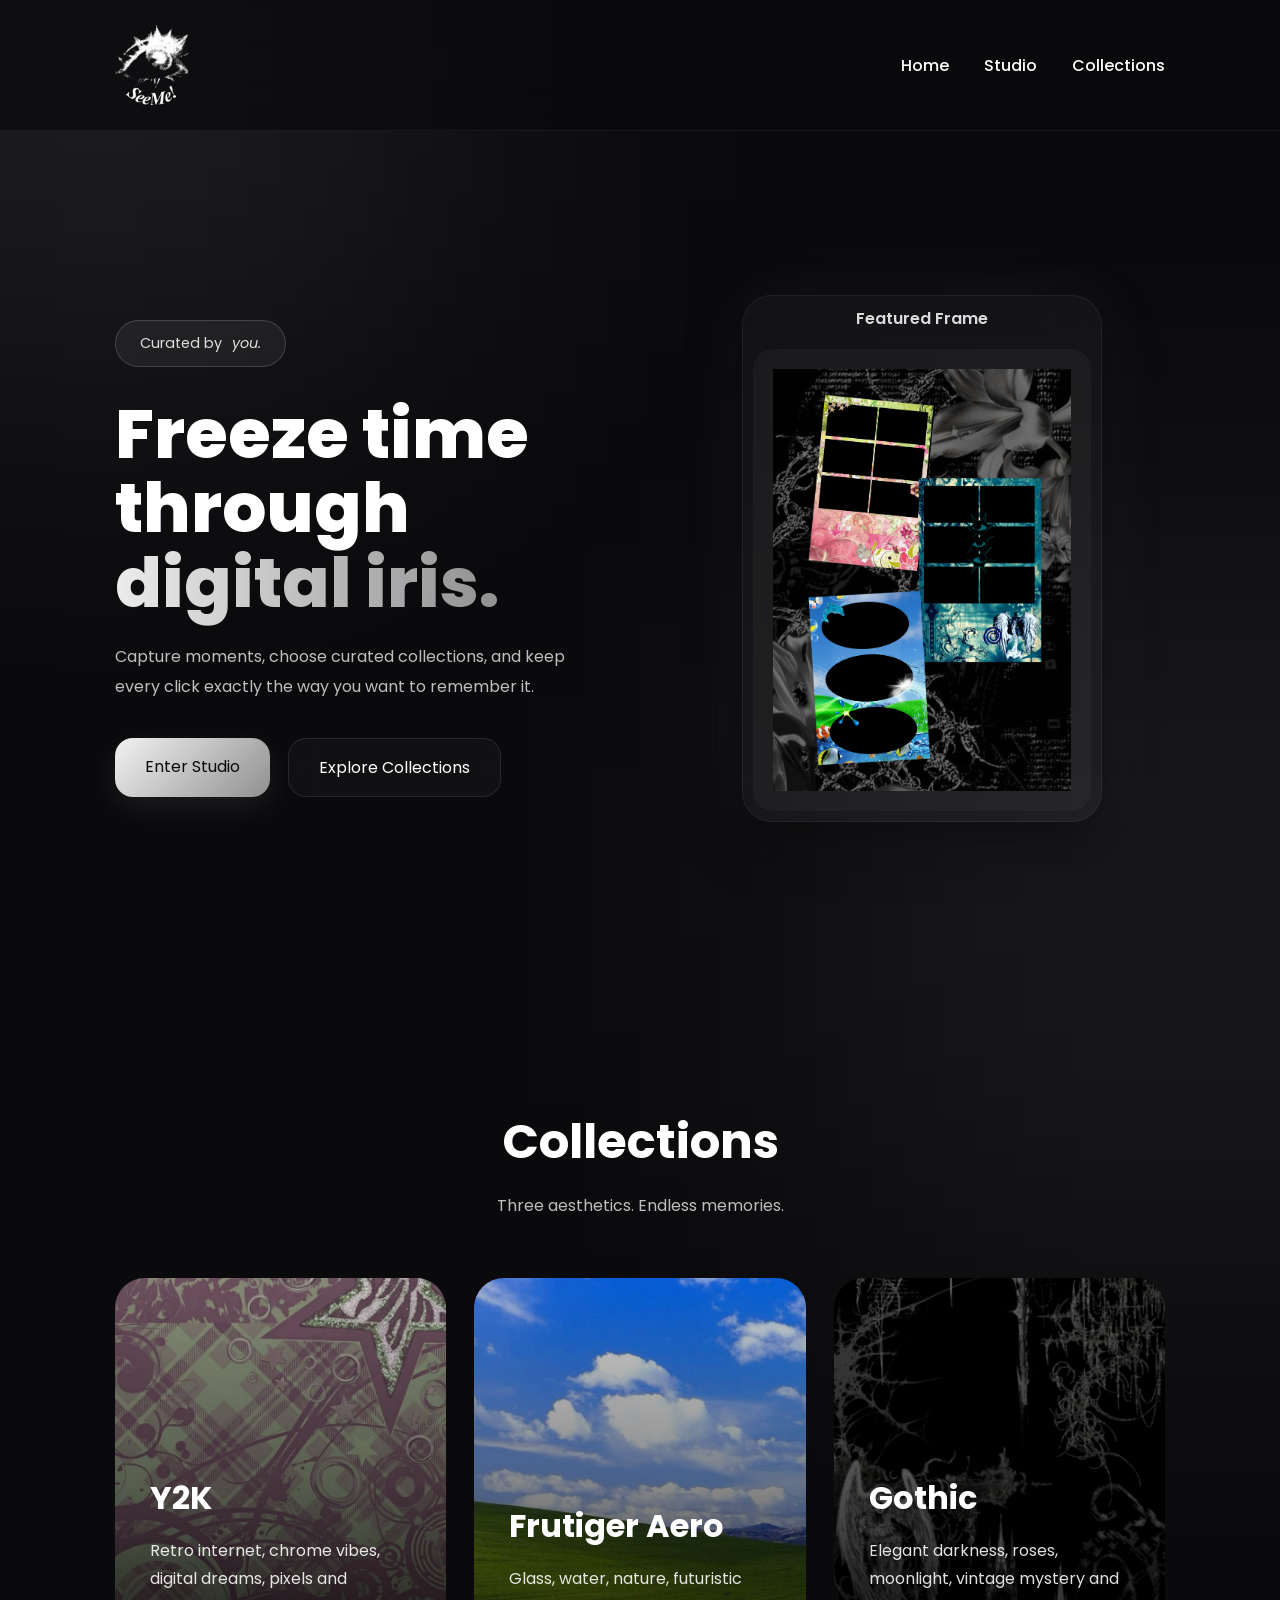
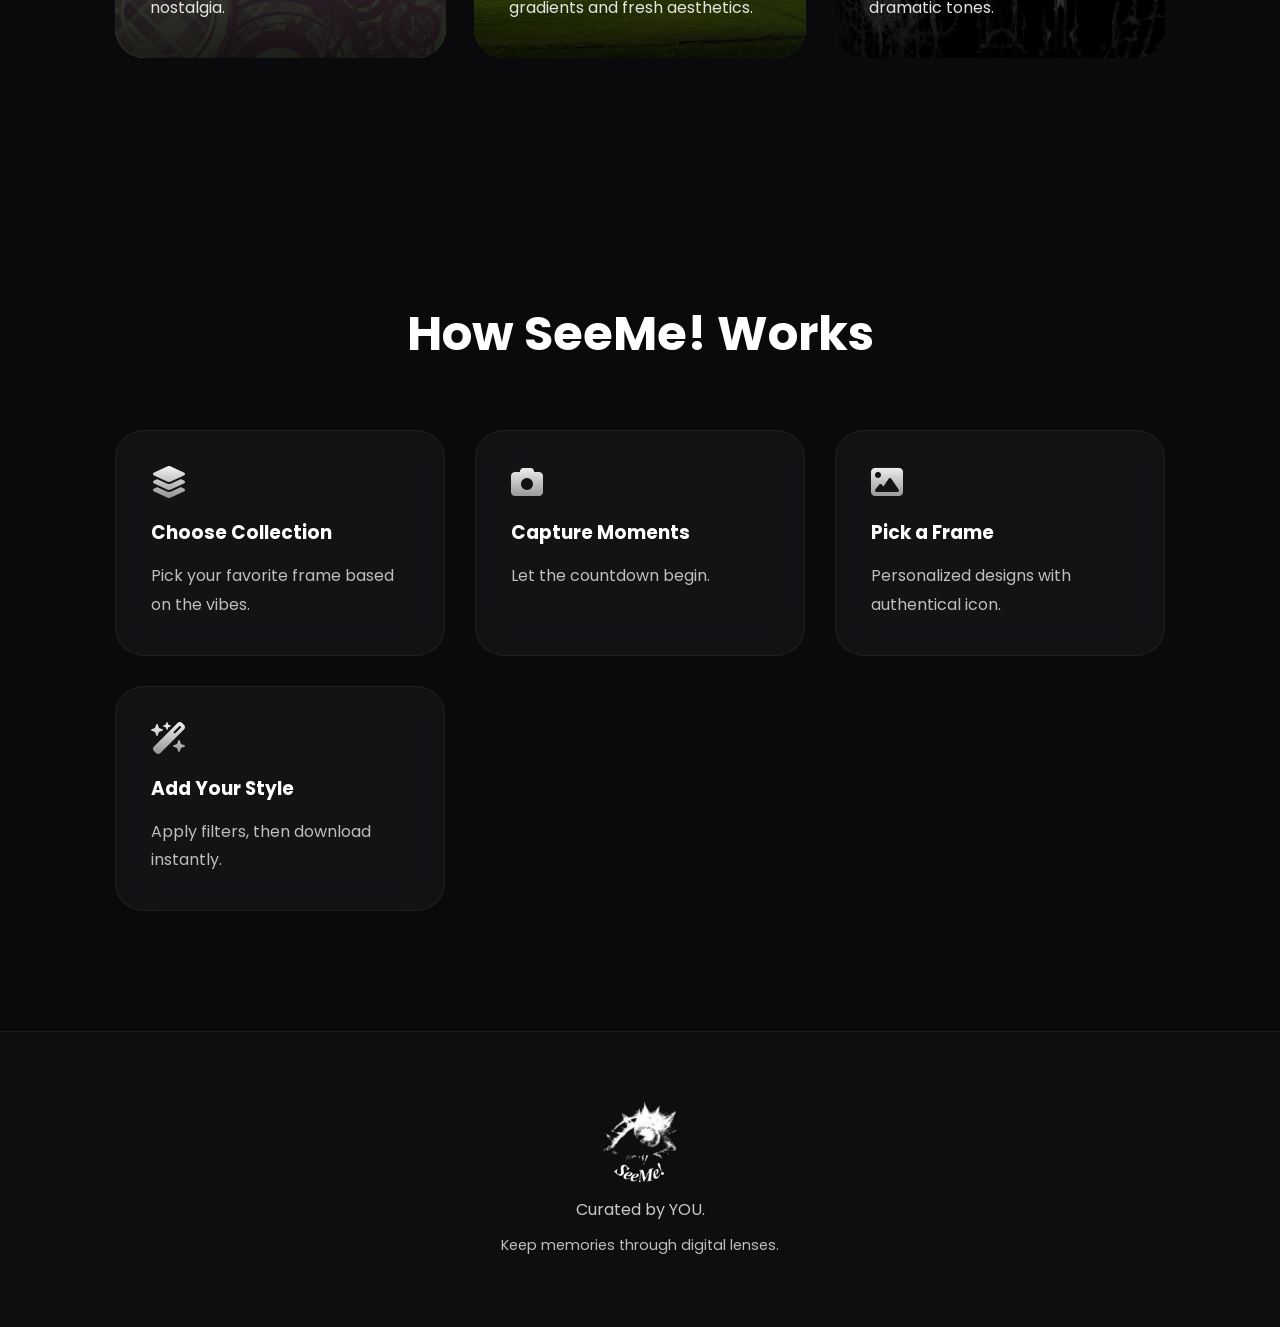
==== commit 487144ae: "ubah banyak" ====
--- a/index.html
+++ b/index.html
@@ -10,7 +10,6 @@
 
     <link rel="stylesheet" href="style_fixed.css">
 
-
     <link href="https://fonts.googleapis.com/css2?family=Poppins:wght@300;400;500;600;700;800&family=Pacifico&display=swap"
         rel="stylesheet">
 
@@ -21,14 +20,6 @@
 
 <body>
 
-    <!-- Floating Decorations -->
-
-    <div class="floating star1">✦</div>
-    <div class="floating star2">✧</div>
-    <div class="floating heart1">♡</div>
-    <div class="floating heart2">♥</div>
-    <div class="floating bow1">🎀</div>
-    <div class="floating moon1">☾</div>
 
     <!-- =========================
          NAVBAR
@@ -36,12 +27,9 @@
 
     <nav>
 
-        <div class="logo">
-
-            SeeMe!
-
-        </div>
-
+       <div class="logo">
+             <img src="assets/logo.png" alt="SeeMe Logo">
+         </div>
         <ul>
 
             <li><a href="#">Home</a></li>
@@ -106,31 +94,22 @@
 
         <div class="hero-right">
 
-            <div class="preview-card">
-
-                <div class="preview-header">
-
-                    Featured Frame
-
-                </div>
-
-                <div class="frame-preview">
-
-                <img
-                src="assets/frames/y2k/y2k-01.png"
+    <div class="preview-card">
+
+        <div class="preview-header">
+            Featured Frame
+        </div>
+
+        <div class="frame-preview">
+            <img
+                src="assets/frame.png"
+                alt="Featured Frame"
                 class="hero-frame">
-
-                </div>
-
-                <div class="preview-footer">
-
-                    Y2K Collection
-
-                </div>
-
-            </div>
-
-        </div>
+        </div>
+
+    </div>
+
+</div>
 
     </section>
 
@@ -324,26 +303,16 @@
 
     <footer>
 
-        <h3>
-
-            SeeMe!
-
-        </h3>
-
-        <p>
-
-            Curated by YOU.
-
-        </p>
-
-        <small>
-
-            Keep memories through digital lenses.
-
-        </small>
+    <div class="footer-logo">
+        <img src="assets/logo.png" alt="SeeMe Logo">
+    </div>
+
+    <p>Curated by YOU.</p>
+
+    <small>Keep memories through digital lenses.</small>
 
     </footer>
-
+    
     <script src="script.js"></script>
 
 </body>
--- a/style_fixed.css
+++ b/style_fixed.css
@@ -150,10 +150,15 @@
 }
 
 .logo{
-    font-family:'Pacifico',cursive;
-    font-size:2rem;
-    color:var(--accent);
-    -webkit-text-fill-color:currentColor;
+    display: flex;
+    align-items: center;
+}
+
+.logo img{
+    height: 80px;      /* Ubah sesuai ukuran yang diinginkan */
+    width: auto;
+    display: block;
+    object-fit: contain;
 }
 
 nav ul{ display:flex; list-style:none; gap:35px; }
@@ -254,7 +259,7 @@
     background:rgba(255,255,255,.04);
     backdrop-filter:blur(25px);
     border-radius:30px;
-    padding:22px;
+    padding:10px;
     border:1px solid rgba(255,255,255,.06);
     box-shadow:0 15px 60px rgba(0,0,0,.45);
 }
@@ -280,9 +285,21 @@
 /*==========================================
 COLLECTIONS
 ==========================================*/
-.themes{ padding:120px 9%; }
-.themes h2{ font-size:3rem; text-align:center; margin-bottom:15px; }
-.section-subtitle{ text-align:center; color:var(--gray); margin-bottom:60px; }
+.themes{
+    padding:120px 9%;
+}
+
+.themes h2{
+    font-size:3rem;
+    text-align:center;
+    margin-bottom:15px;
+}
+
+.section-subtitle{
+    text-align:center;
+    color:var(--gray);
+    margin-bottom:60px;
+}
 
 .theme-grid{
     display:grid;
@@ -293,53 +310,62 @@
 .theme-card{
     position:relative;
     overflow:hidden;
-    background:rgba(255,255,255,.04);
-    border:1px solid rgba(255,255,255,.06);
-    backdrop-filter:blur(25px);
     border-radius:30px;
+    min-height:380px;
     padding:35px;
+    display:flex;
+    flex-direction:column;
+    justify-content:flex-end;
+    color:#fff;
+    background-size:cover;
+    background-position:center;
+    background-repeat:no-repeat;
     transition:.45s;
-}
-
+    isolation:isolate;
+}
+
+/* Dark overlay for readability */
 .theme-card::before{
     content:"";
     position:absolute;
-    width:250px;
-    height:250px;
-    border-radius:50%;
-    filter:blur(90px);
-    opacity:.15;
-    right:-80px;
-    top:-80px;
-    background:rgba(255,255,255,.35);
+    inset:0;
+    background:linear-gradient(
+        to top,
+        rgba(0,0,0,.82) 0%,
+        rgba(0,0,0,.45) 45%,
+        rgba(0,0,0,.15) 100%
+    );
+    z-index:-1;
 }
 
 .theme-card:hover{
-    transform:translateY(-12px);
-    border-color:rgba(255,255,255,.18);
-    box-shadow:0 15px 45px rgba(0,0,0,.45);
-}
-
-.theme-card span{ font-size:3rem; }
-.theme-card h3{ margin-top:18px; margin-bottom:15px; font-size:1.6rem; }
-.theme-card p{ color:var(--gray); line-height:1.8; margin-bottom:28px; }
-
-.theme-card button{
-    border:none;
-    padding:14px 22px;
-    border-radius:16px;
-    cursor:pointer;
-    color:#0A0A0D;
-    background:linear-gradient(135deg, rgba(255,255,255,.92), rgba(255,255,255,.55));
-    transition:.35s;
-}
-.theme-card button:hover{ transform:scale(1.05); }
-
-/* keep existing class hooks but monochrome */
-.y2k::before,
-.frutiger::before,
-.gothic::before{ background:rgba(255,255,255,.38); }
-
+    transform:translateY(-12px) scale(1.02);
+    box-shadow:0 20px 45px rgba(0,0,0,.45);
+}
+
+.theme-card h3{
+    font-size:2rem;
+    margin-bottom:15px;
+    color:#fff;
+}
+
+.theme-card p{
+    color:rgba(255,255,255,.88);
+    line-height:1.8;
+}
+
+/* Background Images */
+.theme-card.y2k{
+    background-image:url("assets/y2k-back.jpg");
+}
+
+.theme-card.frutiger{
+    background-image:url("assets/frutiger-back.jpg");
+}
+
+.theme-card.gothic{
+    background-image:url("assets/gothic-back.jpg");
+}
 /*==========================================
 FEATURES
 ==========================================*/
@@ -398,17 +424,35 @@
     background:rgba(255,255,255,.02);
 }
 
-footer h3{
-    font-family:'Pacifico',cursive;
-    font-size:2.2rem;
-    background:linear-gradient(90deg, rgba(255,255,255,.95), rgba(255,255,255,.55));
-    -webkit-background-clip:text;
-    -webkit-text-fill-color:transparent;
-    margin-bottom:12px;
-}
-
-footer p{ color:rgba(255,255,255,.78); margin-bottom:10px; }
-footer small{ color:var(--gray); }
+.footer-logo{
+    display:flex;
+    justify-content:center;
+    align-items:center;
+    margin-bottom:15px;
+}
+
+.footer-logo img{
+    height:80px;          /* Ubah menjadi 90px atau 100px jika ingin lebih besar */
+    width:auto;
+    object-fit:contain;
+    display:block;
+    transition:transform .3s ease;
+}
+
+.footer-logo img:hover{
+    transform:scale(1.05);
+}
+
+footer p{
+    color:rgba(255,255,255,.78);
+    margin-bottom:10px;
+    font-size:1rem;
+}
+
+footer small{
+    color:var(--gray);
+    font-size:.9rem;
+}
 
 /*==========================================
 HOVER GLOW
@@ -495,23 +539,33 @@
 PREVIEW IMAGE
 ==========================================*/
 .frame-preview{
-    background:url("assets/frames/y2k/y2k-01.png");
-    background-size:contain;
-    background-position:center;
-    border-radius:20px;
-    overflow:hidden;
-    padding:18px;
-    display:flex;
-    flex-direction:column;
-    gap:14px;
+    display: flex;
+    justify-content: center;
+    align-items: center;
+    padding: 20px;
+    border-radius: 20px;
+    overflow: hidden;
+    background: rgba(255,255,255,.03);
+}
+
+.hero-frame{
+    width: 100%;
+    max-width: 360px;   /* Perbesar atau perkecil sesuai kebutuhan */
+    height: auto;
+    display: block;
+    object-fit: contain;
+    transition: transform .4s ease;
+}
+
+.hero-frame:hover{
+    transform: scale(1.03);
 }
 
 .preview-photo{
-    background:#1a1a1a;
-    border-radius:12px;
-    backdrop-filter:blur(5px);
-}
-
+    background: #1a1a1a;
+    border-radius: 12px;
+    backdrop-filter: blur(5px);
+}
 /*==========================================
 TV GIRL GRAIN
 ==========================================*/
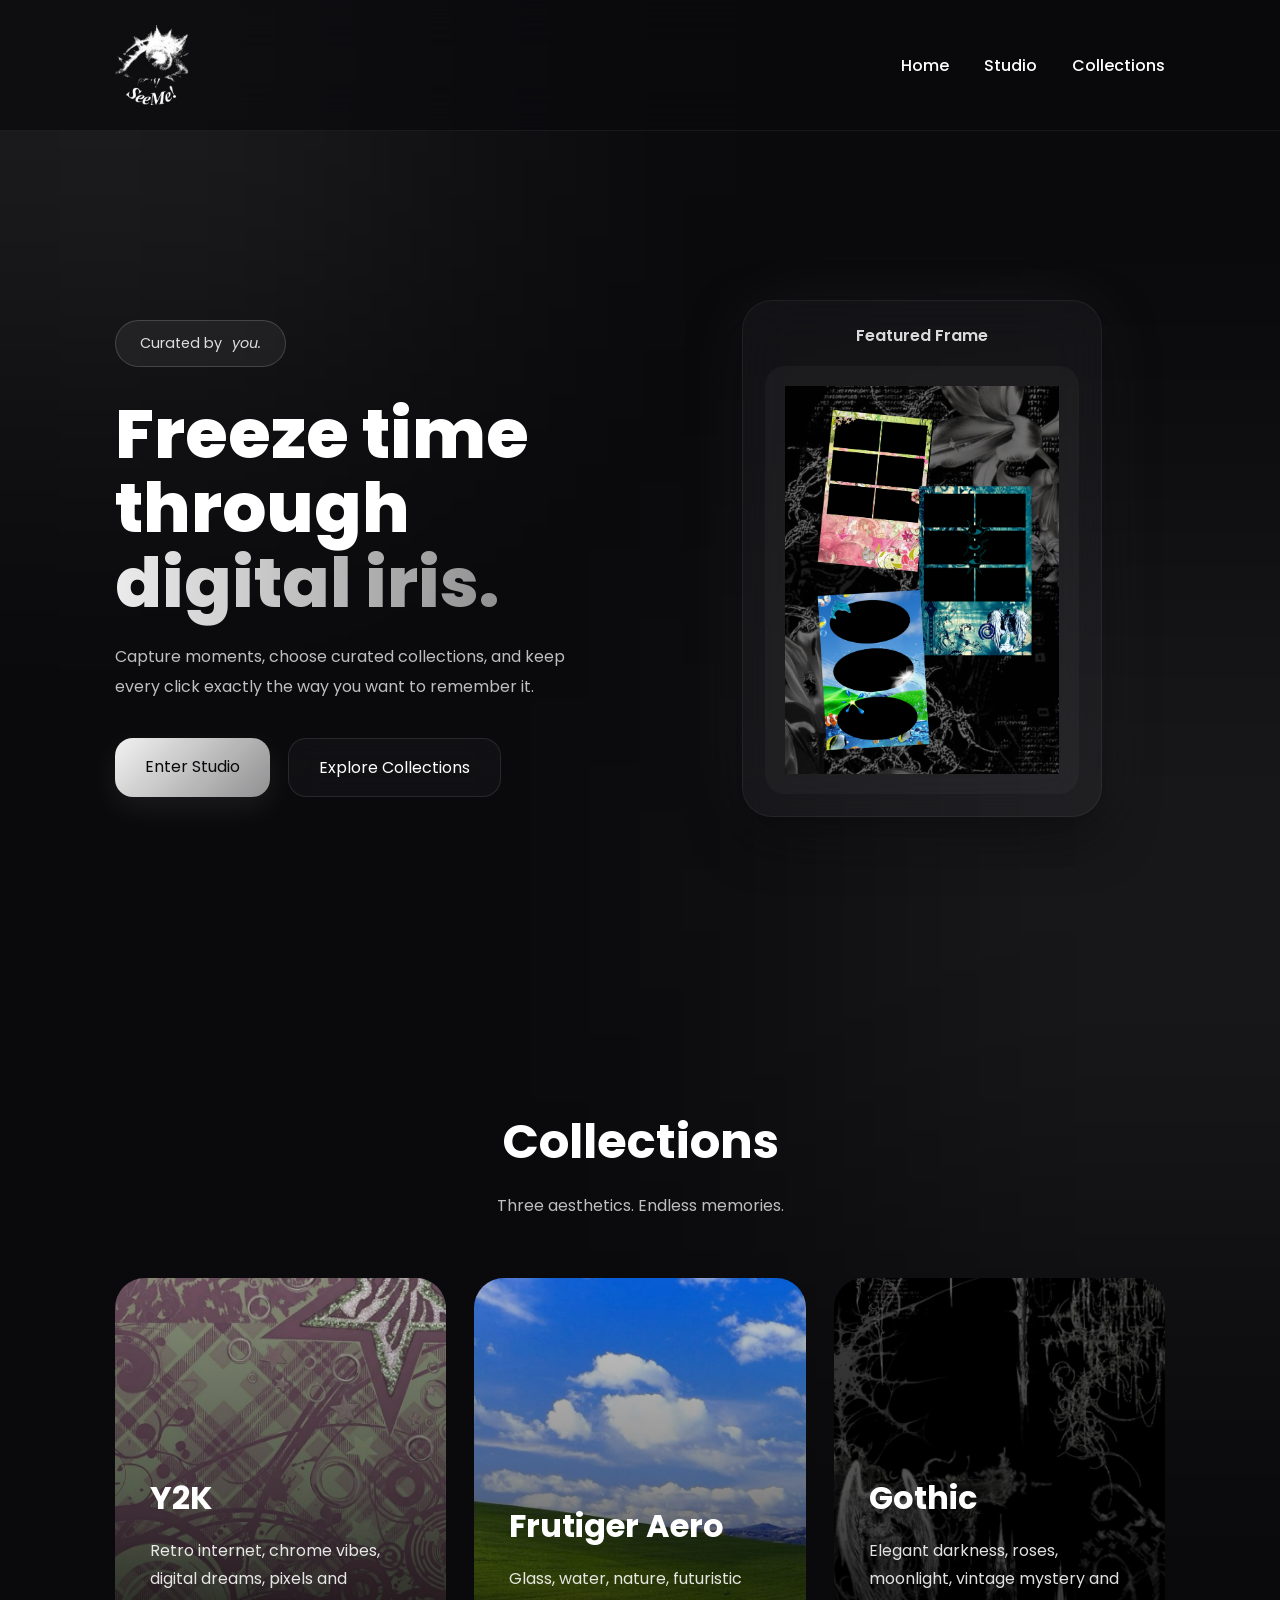
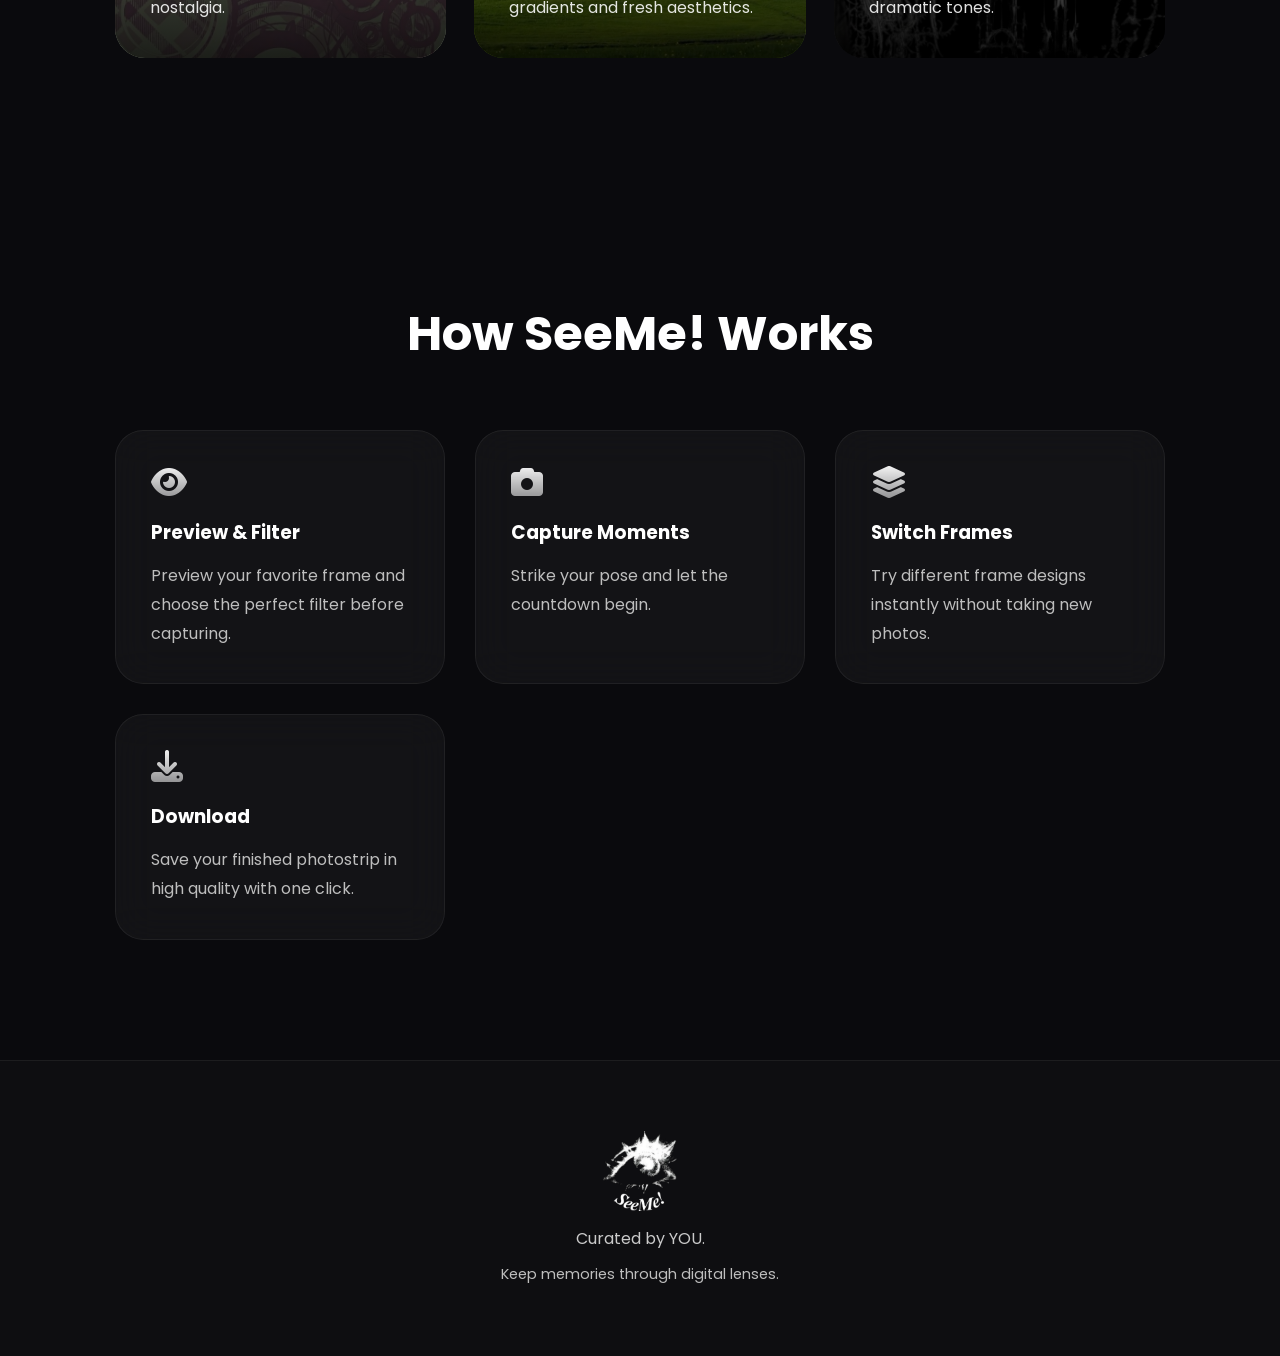
==== commit ab0eca7b: "filter, oval grid, dll" ====
--- a/index.html
+++ b/index.html
@@ -219,80 +219,58 @@
 
         <div class="feature-grid">
 
-            <div class="feature">
-
-                <i class="fa-solid fa-layer-group"></i>
-
-                <h3>
-
-                    Choose Collection
-
-                </h3>
-
-                <p>
-
-                    Pick your favorite frame 
-                    based on the vibes.
-
-                </p>
-
-            </div>
-
-            <div class="feature">
-
-                <i class="fa-solid fa-camera"></i>
-
-                <h3>
-
-                    Capture Moments
-
-                </h3>
-
-                <p>
-                    Let the countdown begin.
-            
-                </p>
-
-            </div>
-
-            <div class="feature">
-
-                <i class="fa-solid fa-image"></i>
-
-                <h3>
-
-                    Pick a Frame
-
-                </h3>
-
-                <p>
-
-                    Personalized designs with authentical icon.
-
-                </p>
-
-            </div>
-
-            <div class="feature">
-
-                <i class="fa-solid fa-wand-magic-sparkles"></i>
-
-                <h3>
-
-                    Add Your Style
-
-                </h3>
-
-                <p>
-
-                    Apply filters,
-                    then download instantly.
-
-                </p>
-
-            </div>
-
-        </div>
+    <div class="feature">
+
+        <i class="fa-solid fa-eye"></i>
+
+        <h3>Preview & Filter</h3>
+
+        <p>
+            Preview your favorite frame and
+            choose the perfect filter before capturing.
+        </p>
+
+    </div>
+
+    <div class="feature">
+
+        <i class="fa-solid fa-camera"></i>
+
+        <h3>Capture Moments</h3>
+
+        <p>
+            Strike your pose and let the countdown begin.
+        </p>
+
+    </div>
+
+    <div class="feature">
+
+        <i class="fa-solid fa-layer-group"></i>
+
+        <h3>Switch Frames</h3>
+
+        <p>
+            Try different frame designs instantly
+            without taking new photos.
+        </p>
+
+    </div>
+
+    <div class="feature">
+
+        <i class="fa-solid fa-download"></i>
+
+        <h3>Download</h3>
+
+        <p>
+            Save your finished photostrip in
+            high quality with one click.
+        </p>
+
+    </div>
+
+</div>
 
     </section>
 
--- a/style_fixed.css
+++ b/style_fixed.css
@@ -259,7 +259,7 @@
     background:rgba(255,255,255,.04);
     backdrop-filter:blur(25px);
     border-radius:30px;
-    padding:10px;
+    padding:22px;
     border:1px solid rgba(255,255,255,.06);
     box-shadow:0 15px 60px rgba(0,0,0,.45);
 }
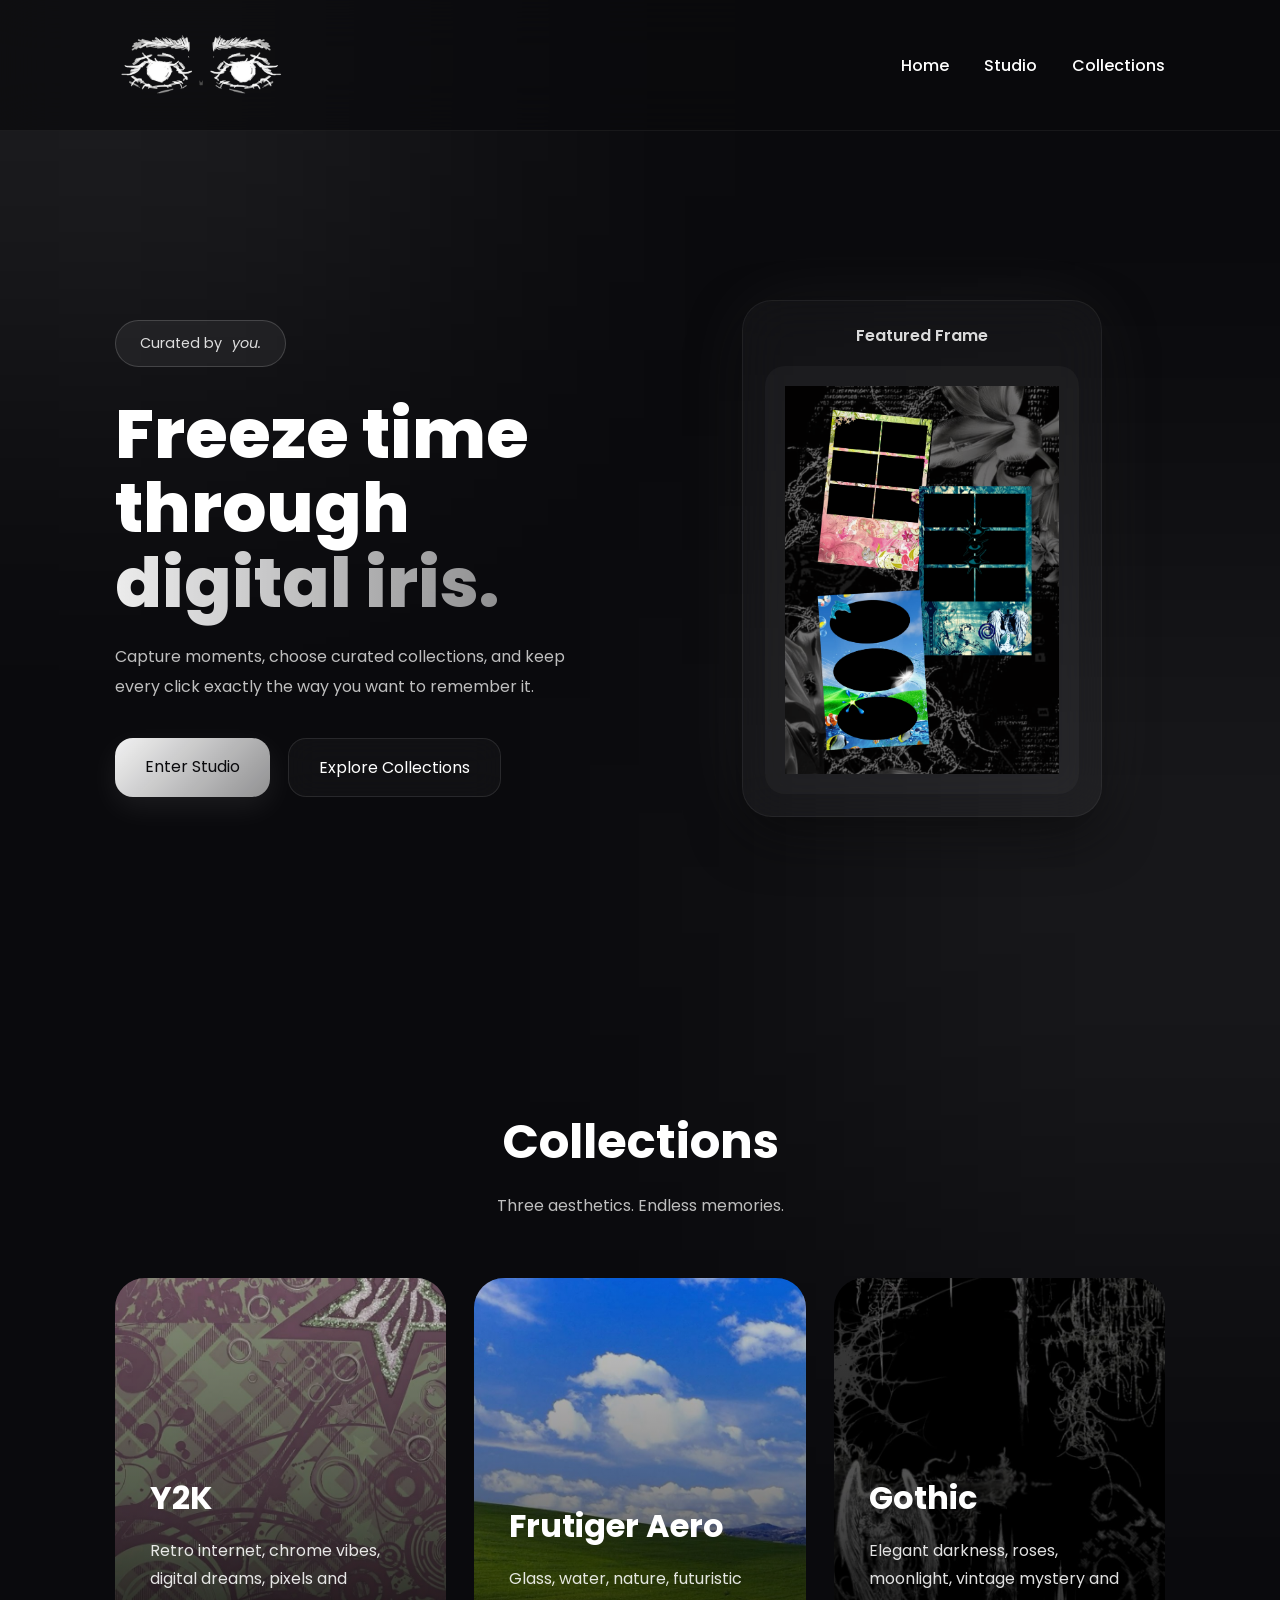
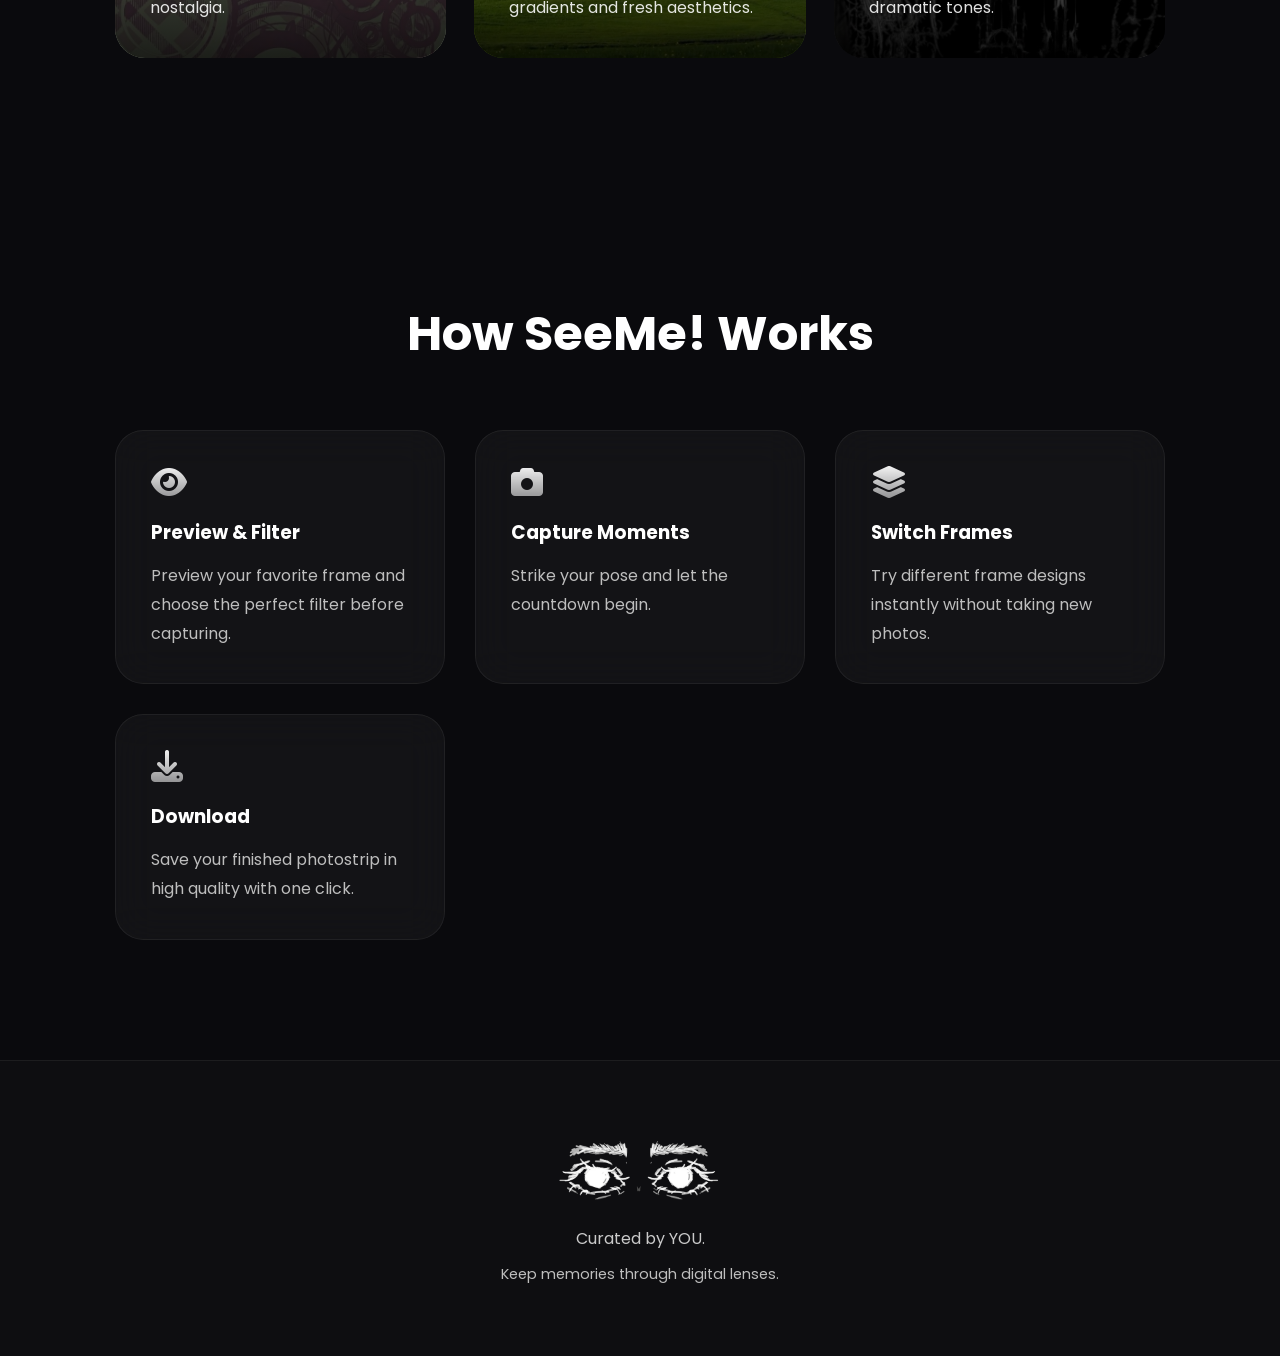
==== commit 843b57c0: "logo" ====
--- a/index.html
+++ b/index.html
@@ -6,15 +6,61 @@
     <meta charset="UTF-8">
     <meta name="viewport" content="width=device-width, initial-scale=1.0">
 
-    <title>SeeMe!</title>
-
+    <title>SeeMe! | Online Photobooth</title>
+
+    <meta
+        name="description"
+        content="SeeMe! is an online photobooth where you can capture moments, choose filters and frames, and create your own photostrip."
+    >
+
+    <!-- FAVICON -->
+    <link
+        rel="icon"
+        type="image/png"
+        href="/assets/logo.png"
+    >
+
+    <link
+        rel="apple-touch-icon"
+        href="/assets/logo.png"
+    >
+
+    <!-- GOOGLE SITE NAME -->
+    <script type="application/ld+json">
+    {
+        "@context": "https://schema.org",
+        "@type": "WebSite",
+        "name": "SeeMe!",
+        "alternateName": "SeeMe! Photobooth",
+        "url": "https://seeme-photobooth.fun/"
+    }
+    </script>
+
+    <!-- BRAND / LOGO -->
+    <script type="application/ld+json">
+    {
+        "@context": "https://schema.org",
+        "@type": "Organization",
+        "name": "SeeMe!",
+        "url": "https://seeme-photobooth.fun/",
+        "logo": "https://seeme-photobooth.fun/assets/logo.png"
+    }
+    </script>
+
+    <!-- CSS -->
     <link rel="stylesheet" href="style_fixed.css">
 
-    <link href="https://fonts.googleapis.com/css2?family=Poppins:wght@300;400;500;600;700;800&family=Pacifico&display=swap"
-        rel="stylesheet">
-
-    <link rel="stylesheet"
-        href="https://cdnjs.cloudflare.com/ajax/libs/font-awesome/6.7.2/css/all.min.css">
+    <!-- GOOGLE FONTS -->
+    <link
+        href="https://fonts.googleapis.com/css2?family=Poppins:wght@300;400;500;600;700;800&family=Pacifico&display=swap"
+        rel="stylesheet"
+    >
+
+    <!-- FONT AWESOME -->
+    <link
+        rel="stylesheet"
+        href="https://cdnjs.cloudflare.com/ajax/libs/font-awesome/6.7.2/css/all.min.css"
+    >
 
 </head>
 
@@ -27,21 +73,31 @@
 
     <nav>
 
-       <div class="logo">
-             <img src="assets/logo.png" alt="SeeMe Logo">
-         </div>
+        <div class="logo">
+            <img
+                src="assets/logo.png"
+                alt="SeeMe! Logo"
+            >
+        </div>
+
         <ul>
 
-            <li><a href="#">Home</a></li>
-
-            <li><a href="photobooth.html">Studio</a></li>
-
-            <li><a href="#collections">Collections</a></li>
-
-            
+            <li>
+                <a href="#">Home</a>
+            </li>
+
+            <li>
+                <a href="photobooth.html">Studio</a>
+            </li>
+
+            <li>
+                <a href="#collections">Collections</a>
+            </li>
+
         </ul>
 
     </nav>
+
 
     <!-- =========================
             HERO
@@ -57,6 +113,7 @@
 
             </span>
 
+
             <h1>
 
                 Freeze time
@@ -64,6 +121,7 @@
                 <span>digital iris.</span>
 
             </h1>
+
 
             <p>
 
@@ -74,44 +132,54 @@
 
             </p>
 
+
             <div class="hero-buttons">
 
-                <a href="photobooth.html" class="btn-primary">
-
+                <a
+                    href="photobooth.html"
+                    class="btn-primary"
+                >
                     Enter Studio
-
                 </a>
 
-                <a href="#collections" class="btn-secondary">
-
+
+                <a
+                    href="#collections"
+                    class="btn-secondary"
+                >
                     Explore Collections
-
                 </a>
 
             </div>
 
         </div>
 
+
         <div class="hero-right">
 
-    <div class="preview-card">
-
-        <div class="preview-header">
-            Featured Frame
-        </div>
-
-        <div class="frame-preview">
-            <img
-                src="assets/frame.png"
-                alt="Featured Frame"
-                class="hero-frame">
-        </div>
-
-    </div>
-
-</div>
+            <div class="preview-card">
+
+                <div class="preview-header">
+                    Featured Frame
+                </div>
+
+
+                <div class="frame-preview">
+
+                    <img
+                        src="assets/frame.png"
+                        alt="Featured Frame"
+                        class="hero-frame"
+                    >
+
+                </div>
+
+            </div>
+
+        </div>
 
     </section>
+
 
     <!-- =========================
           COLLECTIONS
@@ -119,29 +187,30 @@
 
     <section
         class="themes"
-        id="collections">
+        id="collections"
+    >
 
         <h2>
-
             Collections
-
         </h2>
 
+
         <p class="section-subtitle">
 
             Three aesthetics. Endless memories.
 
         </p>
 
+
         <div class="theme-grid">
 
+
+            <!-- Y2K -->
+
             <div class="theme-card y2k">
 
-               
-                <h3>
-
+                <h3>
                     Y2K
-
                 </h3>
 
                 <p>
@@ -153,16 +222,15 @@
 
                 </p>
 
-                
-            </div>
+            </div>
+
+
+            <!-- FRUTIGER AERO -->
 
             <div class="theme-card frutiger">
 
-              
-                <h3>
-
+                <h3>
                     Frutiger Aero
-
                 </h3>
 
                 <p>
@@ -175,17 +243,15 @@
 
                 </p>
 
-                
-            </div>
+            </div>
+
+
+            <!-- GOTHIC -->
 
             <div class="theme-card gothic">
 
-             
-
-                <h3>
-
+                <h3>
                     Gothic
-
                 </h3>
 
                 <p>
@@ -198,12 +264,12 @@
 
                 </p>
 
-                
             </div>
 
         </div>
 
     </section>
+
 
     <!-- =========================
             HOW IT WORKS
@@ -212,85 +278,126 @@
     <section class="features">
 
         <h2>
-
             How SeeMe! Works
-
         </h2>
 
+
         <div class="feature-grid">
 
-    <div class="feature">
-
-        <i class="fa-solid fa-eye"></i>
-
-        <h3>Preview & Filter</h3>
-
-        <p>
-            Preview your favorite frame and
-            choose the perfect filter before capturing.
-        </p>
-
-    </div>
-
-    <div class="feature">
-
-        <i class="fa-solid fa-camera"></i>
-
-        <h3>Capture Moments</h3>
-
-        <p>
-            Strike your pose and let the countdown begin.
-        </p>
-
-    </div>
-
-    <div class="feature">
-
-        <i class="fa-solid fa-layer-group"></i>
-
-        <h3>Switch Frames</h3>
-
-        <p>
-            Try different frame designs instantly
-            without taking new photos.
-        </p>
-
-    </div>
-
-    <div class="feature">
-
-        <i class="fa-solid fa-download"></i>
-
-        <h3>Download</h3>
-
-        <p>
-            Save your finished photostrip in
-            high quality with one click.
-        </p>
-
-    </div>
-
-</div>
+
+            <!-- FEATURE 1 -->
+
+            <div class="feature">
+
+                <i class="fa-solid fa-eye"></i>
+
+                <h3>
+                    Preview & Filter
+                </h3>
+
+                <p>
+
+                    Preview your favorite frame and
+                    choose the perfect filter before capturing.
+
+                </p>
+
+            </div>
+
+
+            <!-- FEATURE 2 -->
+
+            <div class="feature">
+
+                <i class="fa-solid fa-camera"></i>
+
+                <h3>
+                    Capture Moments
+                </h3>
+
+                <p>
+
+                    Strike your pose and let the countdown begin.
+
+                </p>
+
+            </div>
+
+
+            <!-- FEATURE 3 -->
+
+            <div class="feature">
+
+                <i class="fa-solid fa-layer-group"></i>
+
+                <h3>
+                    Switch Frames
+                </h3>
+
+                <p>
+
+                    Try different frame designs instantly
+                    without taking new photos.
+
+                </p>
+
+            </div>
+
+
+            <!-- FEATURE 4 -->
+
+            <div class="feature">
+
+                <i class="fa-solid fa-download"></i>
+
+                <h3>
+                    Download
+                </h3>
+
+                <p>
+
+                    Save your finished photostrip in
+                    high quality with one click.
+
+                </p>
+
+            </div>
+
+        </div>
 
     </section>
 
-   
+
     <!-- =========================
             FOOTER
     ========================== -->
 
     <footer>
 
-    <div class="footer-logo">
-        <img src="assets/logo.png" alt="SeeMe Logo">
-    </div>
-
-    <p>Curated by YOU.</p>
-
-    <small>Keep memories through digital lenses.</small>
+        <div class="footer-logo">
+
+            <img
+                src="assets/logo.png"
+                alt="SeeMe! Logo"
+            >
+
+        </div>
+
+
+        <p>
+            Curated by YOU.
+        </p>
+
+
+        <small>
+            Keep memories through digital lenses.
+        </small>
 
     </footer>
-    
+
+
+    <!-- JAVASCRIPT -->
+
     <script src="script.js"></script>
 
 </body>
